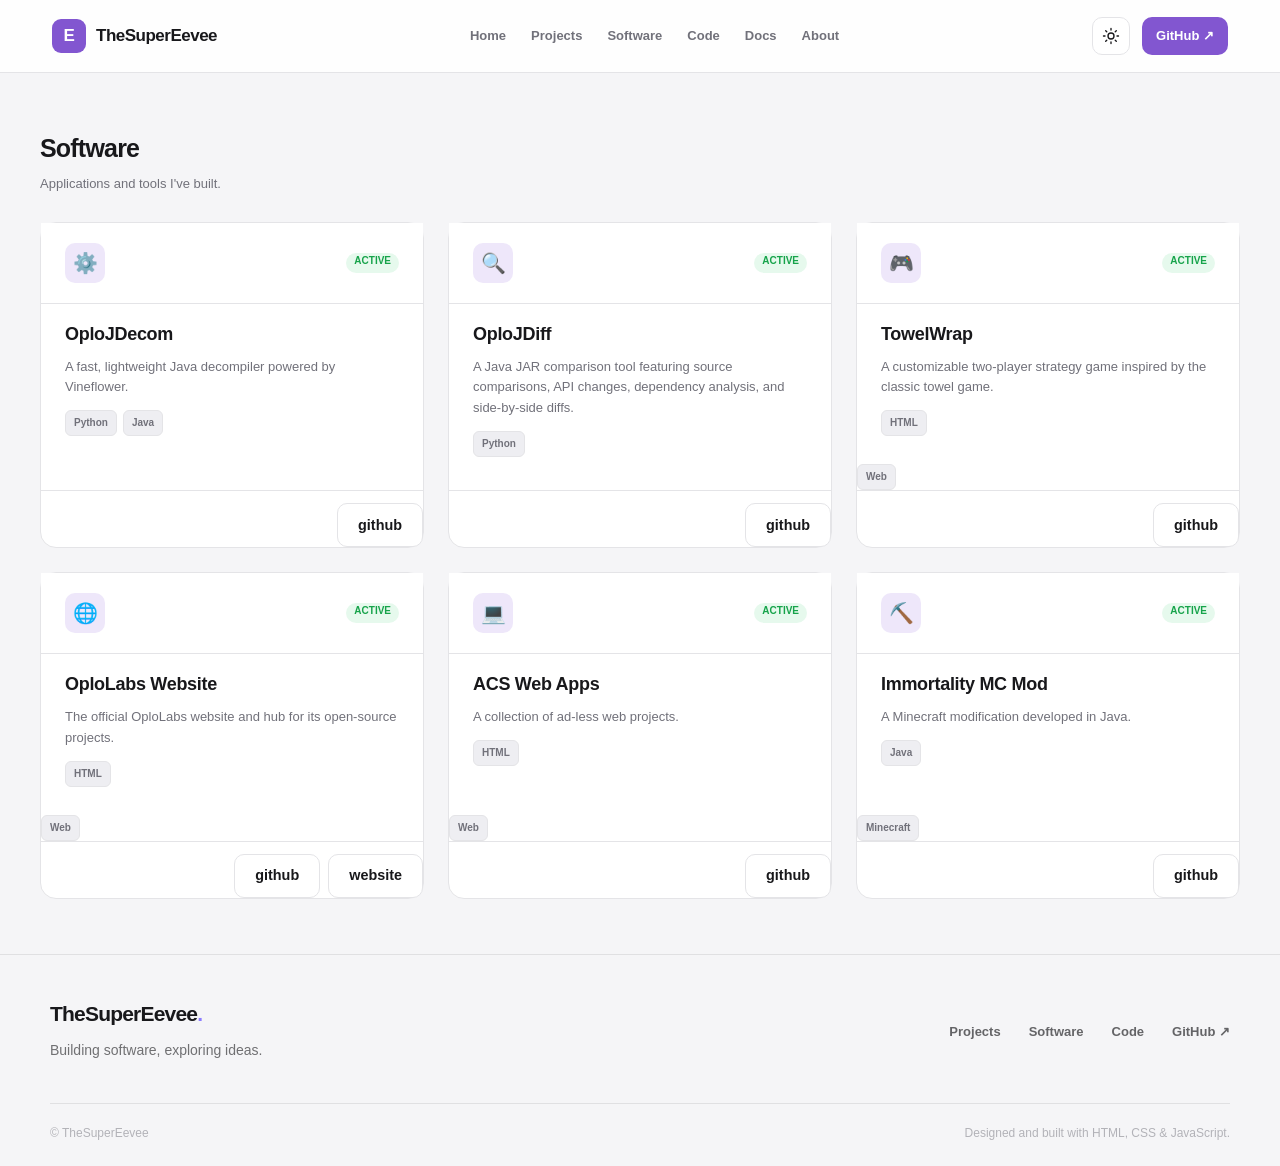
==== software/index.html @ a6a7c0fe "Start new version" ====
<!doctype html>
<html lang="en">
  <head>
    <meta charset="UTF-8" />
    <meta name="viewport" content="width=device-width, initial-scale=1.0" />
    <title>TheSuperEevee — Software</title>

    <meta
      name="description"
      content="Explore software and applications by TheSuperEevee."
    />

    <meta name="theme-color" content="#111217" />

    <script>
      (() => {
        const saved = localStorage.getItem("thesupereevee-theme");

        document.documentElement.dataset.theme =
          saved === "light" || saved === "dark"
            ? saved
            : matchMedia("(prefers-color-scheme: dark)").matches
              ? "dark"
              : "light";
      })();
    </script>

    <link rel="stylesheet" href="../css/main.css" />
    <link rel="stylesheet" href="../css/pages.css" />

    <script defer src="../js/config.js"></script>
    <script defer src="../js/components.js"></script>
    <script defer src="../js/theme.js"></script>
  </head>

  <body>
    <div id="site-header"></div>

    <main>
      <section class="section">
        <div class="container">
          <div class="section-heading">
            <div>
              <h2>Software</h2>
              <p class="section-description">
                Applications and tools I've built.
              </p>
            </div>
          </div>

          <div id="software-list" class="software-grid">
            <p class="empty-state">Loading software...</p>
          </div>
        </div>
      </section>
    </main>

    <div id="site-footer"></div>

    <script>
      async function initializeSoftwarePage() {
        // Load shared components.
        await loadComponents();

        // Load software data and render.
        const response = await fetch(siteUrl("data/software.json"));

        if (!response.ok) {
          document.getElementById("software-list").innerHTML =
            "<p class='load-error'>Unable to load software data.</p>";
          return;
        }

        const data = await response.json();
        renderSoftware(data.software);
      }

      function renderSoftware(software) {
        const container = document.getElementById("software-list");

        if (!software || software.length === 0) {
          container.innerHTML =
            "<p class='empty-state'>No software available yet.</p>";
          return;
        }

        container.replaceChildren();

        software.forEach((item) => {
          const statusClass =
            "status-" + (item.status || "unknown").toLowerCase().replace(/[^a-z0-9]+/g, "-");

          const platformsHTML =
            item.platforms && item.platforms.length > 0
              ? `<div class="software-platforms">
                  ${item.platforms
                    .map(
                      (platform) =>
                        `<span class="software-platform-tag">${platform}</span>`
                    )
                    .join("")}
                </div>`
              : "";

          const versionHTML = item.version
            ? `<div class="software-version">v${item.version}</div>`
            : "";

          const techHTML = Array.isArray(item.technologies) && item.technologies.length > 0
            ? `<div class="software-tech-tags">
                ${item.technologies
                  .map(
                    (tech) =>
                      `<span class="software-tech-tag">${tech}</span>`
                  )
                  .join("")}
              </div>`
            : "";

          const linkHTML = item.links
            ? Object.entries(item.links)
                .map(
                  ([key, url]) => {
                    const linkDef = item.links[key];
                    const isPrimary = linkDef && linkDef.type === "primary";
                    return `<a href="${url}" class="button ${
                      isPrimary ? "button-primary" : "button-secondary"
                    }" target="_blank" rel="noopener noreferrer">
                      ${linkDef?.name || key}
                    </a>`;
                  },
                )
                .join("")
            : "";

          const card = document.createElement("article");
          card.className = "software-card";

          card.innerHTML = `
            <div class="software-card-header">
              <span class="software-icon">${item.icon || "📦"}</span>
              <span class="software-status ${statusClass}">${item.status || "Unknown"}</span>
            </div>

            <div class="software-card-content">
              <h3 class="software-card-title">${item.name}</h3>
              <p class="software-card-description">${item.description}</p>

              ${versionHTML}

              ${techHTML}
            </div>

            ${platformsHTML}

            <div class="software-card-footer">
              ${linkHTML}
            </div>
          `;

          // Add hover effect via inline class
          card.classList.add("software-card-interactive");

          container.appendChild(card);
        });

        // Initialize Lucide icons after cards are created
        if (window.lucide) {
          lucide.createIcons();
        }
      }

      document.addEventListener("DOMContentLoaded", initializeSoftwarePage);
    </script>
  </body>
</html>
---- css/main.css ----
@import url("./variables.css");
@import url("./reset.css");
@import url("./components.css");
@import url("./pages.css");

.container {
  width: min(var(--content-width), calc(100% - 48px));
  margin-inline: auto;
}

.site-loaded {
  animation: site-enter 250ms ease both;
}

@keyframes site-enter {
  from {
    opacity: 0;
  }

  to {
    opacity: 1;
  }
}

@media (prefers-reduced-motion: reduce) {
  *,
  *::before,
  *::after {
    scroll-behavior: auto !important;
    animation-duration: 0.01ms !important;
    transition-duration: 0.01ms !important;
  }
}

.project-card {
  color: var(--text);
  text-decoration: none;
  cursor: pointer;
}

.project-card:focus-visible {
  outline: 2px solid var(--accent);
  outline-offset: 4px;
}

/* =========================================
   SITE FOOTER
========================================= */

.site-footer {
  --footer-border: var(--border-color, rgba(128, 128, 128, 0.18));

  width: 100%;
  margin-top: auto;

  background: var(--background, #111217);
  border-top: 1px solid var(--footer-border);
}

.footer-inner {
  width: min(1180px, calc(100% - 48px));
  margin: 0 auto;
  padding: 42px 0 22px;
}

/* Main footer section */

.footer-main {
  display: flex;
  align-items: flex-start;
  justify-content: space-between;
  gap: 40px;

  padding-bottom: 36px;
}

/* Brand */

.footer-brand {
  display: flex;
  flex-direction: column;
  gap: 9px;
}

.footer-brand strong {
  font-size: 21px;
  font-weight: 800;
  letter-spacing: -0.8px;
  color: var(--text-color, inherit);
}

.footer-brand strong span {
  color: var(--theme-color, #8b7cff);
}

.footer-brand p {
  margin: 0;
  font-size: 14px;
  line-height: 1.6;
  color: var(--text-color, inherit);
  opacity: 0.6;
}

/* Navigation */

.footer-links {
  display: flex;
  align-items: center;
  flex-wrap: wrap;
  gap: 28px;
}

.footer-links a {
  position: relative;

  color: var(--text-color, inherit);
  font-size: 13px;
  font-weight: 600;
  text-decoration: none;

  opacity: 0.65;
  transition:
    opacity 180ms ease,
    color 180ms ease;
}

.footer-links a:hover {
  opacity: 1;
  color: var(--theme-color, #8b7cff);
}

.footer-links a span {
  display: inline-block;
  transition: transform 180ms ease;
}

.footer-links a:hover span {
  transform: translate(2px, -2px);
}

/* Bottom section */

.footer-bottom {
  display: flex;
  align-items: center;
  justify-content: space-between;
  flex-wrap: wrap;
  gap: 12px;

  padding-top: 20px;
  border-top: 1px solid var(--footer-border);
}

.footer-bottom span {
  color: var(--text-color, inherit);
  font-size: 12px;
  opacity: 0.5;
}

/* =========================================
   RESPONSIVE
========================================= */

@media (max-width: 650px) {
  .footer-inner {
    width: calc(100% - 36px);
    padding: 32px 0 20px;
  }

  .footer-main {
    flex-direction: column;
    gap: 26px;
    padding-bottom: 28px;
  }

  .footer-links {
    gap: 20px;
  }

  .footer-bottom {
    align-items: flex-start;
    flex-direction: column;
    gap: 9px;
  }
}

@media (prefers-reduced-motion: reduce) {
  .footer-links a,
  .footer-links a span {
    transition: none;
  }
}

html,
body {
  min-height: 100%;
}

body {
  min-height: 100vh;
  min-height: 100dvh;

  display: flex;
  flex-direction: column;
}

main,
.docs-main {
  flex: 1 0 auto;
  width: 100%;
}

.site-footer {
  flex-shrink: 0;
  margin-top: auto;
}
---- css/pages.css ----
﻿/* ================================
   HERO
================================ */

.hero {
  position: relative;
  overflow: hidden;

  padding: 110px 0 100px;
}

.hero::before {
  content: "";

  position: absolute;
  z-index: -1;

  width: 500px;
  height: 500px;

  top: -220px;
  right: -100px;

  background: var(--accent);
  opacity: 0.07;

  filter: blur(120px);
  border-radius: 50%;

  pointer-events: none;
}

.hero-layout {
  display: grid;
  grid-template-columns: 1fr 300px;
  align-items: center;
  gap: 60px;
}

.hero-label {
  display: inline-flex;
  align-items: center;
  gap: 9px;

  color: var(--accent);

  font-size: 12px;
  font-weight: 750;
  letter-spacing: 1.2px;
  text-transform: uppercase;
}

.hero-label-dot {
  width: 7px;
  height: 7px;

  border-radius: 50%;
  background: var(--accent);
}

.hero h1 {
  max-width: 800px;

  margin: 22px 0;

  font-size: clamp(42px, 6vw, 72px);
  line-height: 1.08;
  letter-spacing: -3px;
}

.hero h1 span {
  color: var(--accent);
}

.hero-description {
  max-width: 600px;

  color: var(--text-secondary);
  font-size: 17px;
  line-height: 1.8;
}

.hero-actions {
  display: flex;
  flex-wrap: wrap;
  gap: 12px;

  margin-top: 30px;
}

.button {
  display: inline-flex;
  align-items: center;
  justify-content: center;

  padding: 11px 18px;

  border: 1px solid var(--border);
  border-radius: var(--radius-medium);

  font-size: 14px;
  font-weight: 650;

  transition:
    background var(--transition),
    border-color var(--transition),
    transform var(--transition);
}

.button:hover {
  transform: translateY(-2px);
}

.button-primary {
  background: var(--accent);
  color: white;
  border-color: var(--accent);
}

.button-primary:hover {
  background: var(--accent-hover);
}

.button-secondary {
  background: var(--surface);
}

.button-secondary:hover {
  background: var(--surface-secondary);
}

/* ================================
   HERO SIDE PANEL
================================ */

.hero-panel {
  padding: 22px;

  background: var(--surface);
  border: 1px solid var(--border);
  border-radius: var(--radius-large);

  box-shadow: 0 12px 40px rgba(0, 0, 0, 0.04);
}

.panel-heading {
  display: flex;
  align-items: center;
  justify-content: space-between;

  margin-bottom: 22px;
}

.panel-heading strong {
  font-size: 13px;
}

.panel-indicator {
  width: 8px;
  height: 8px;

  background: #22c55e;
  border-radius: 50%;
}

.panel-item {
  display: flex;
  align-items: center;
  gap: 13px;

  padding: 13px 0;
  border-top: 1px solid var(--border);
}

.panel-icon {
  width: 36px;
  height: 36px;

  display: grid;
  place-items: center;

  background: var(--surface-secondary);
  border-radius: 9px;

  font-size: 17px;
}

.panel-item-content {
  min-width: 0;
}

.panel-item-content strong {
  display: block;
  font-size: 12px;
}

.panel-item-content span {
  display: block;

  color: var(--text-secondary);
  font-size: 11px;
}

/* ================================
   SHARED SECTIONS
================================ */

.section {
  padding: 55px 0;
}

.section-heading {
  display: flex;
  justify-content: space-between;
  align-items: center;
  gap: 20px;

  margin-bottom: 27px;
}

.section-heading h2 {
  margin: 0;

  font-size: 25px;
  letter-spacing: -0.8px;
}

.section-description {
  margin: 6px 0 0;

  color: var(--text-secondary);
  font-size: 13px;
}

.section-link {
  color: var(--accent);
  font-size: 13px;
  font-weight: 650;
}

.section-link:hover {
  text-decoration: underline;
}

/* ================================
   PROJECT GRID
================================ */

.projects-grid {
  display: grid;
  grid-template-columns: repeat(2, minmax(0, 1fr));
  gap: 18px;
}

.project-card {
  min-width: 0;

  display: flex;
  flex-direction: column;

  padding: 23px;

  background: var(--surface);
  border: 1px solid var(--border);
  border-radius: var(--radius-large);

  transition:
    transform 200ms ease,
    border-color 200ms ease,
    box-shadow 200ms ease;
}

.project-card:hover {
  transform: translateY(-4px);
  border-color: var(--accent);

  box-shadow: 0 12px 30px rgba(0, 0, 0, 0.06);
}

.project-card-header {
  display: flex;
  align-items: center;
  justify-content: space-between;

  margin-bottom: 22px;
}

.project-icon {
  width: 46px;
  height: 46px;

  display: grid;
  place-items: center;

  background: var(--accent-subtle);
  border-radius: 12px;

  font-size: 23px;
}

.project-status {
  display: inline-flex;
  align-items: center;

  padding: 5px 9px;

  background: var(--surface-secondary);
  border-radius: 20px;

  color: var(--text-secondary);
  font-size: 10px;
  font-weight: 650;
}

.status-active {
  color: #16a34a;
  background: rgba(34, 197, 94, 0.11);
}

.status-in-development {
  color: #ca8a04;
  background: rgba(234, 179, 8, 0.12);
}

.status-completed {
  color: #3b82f6;
  background: rgba(59, 130, 246, 0.12);
}

.status-archived {
  color: var(--text-secondary);
}

.project-card-content {
  flex: 1;
}

.project-category {
  margin-bottom: 5px;

  color: var(--accent);

  font-size: 11px;
  font-weight: 700;
  letter-spacing: 0.5px;
  text-transform: uppercase;
}

.project-title {
  margin: 0 0 9px;

  font-size: 19px;
  letter-spacing: -0.5px;
}

.project-description {
  min-height: 48px;

  margin: 0;

  color: var(--text-secondary);
  font-size: 13px;
  line-height: 1.7;
}

.project-technologies {
  display: flex;
  flex-wrap: wrap;
  gap: 7px;

  margin-top: 21px;
}

.technology-tag {
  padding: 5px 9px;

  background: var(--surface-secondary);
  border: 1px solid var(--border);
  border-radius: 6px;

  color: var(--text-secondary);
  font-size: 10px;
  font-weight: 600;
}

.project-card-footer {
  display: flex;
  justify-content: space-between;
  align-items: center;
  gap: 10px;

  margin-top: 20px;
  padding-top: 15px;

  border-top: 1px solid var(--border);
}

.project-github-info {
  color: var(--text-secondary);
  font-size: 11px;
}

.project-link {
  color: var(--accent);
  font-size: 12px;
  font-weight: 700;
}

.project-link:hover {
  text-decoration: underline;
}

/* ================================
   DEVELOPMENT AREAS
================================ */

.areas-grid {
  display: grid;
  grid-template-columns: repeat(3, minmax(0, 1fr));
  gap: 16px;
}

.area-card {
  padding: 22px;

  background: var(--surface);
  border: 1px solid var(--border);
  border-radius: var(--radius-large);

  transition:
    border-color var(--transition),
    transform var(--transition);
}

.area-card:hover {
  border-color: var(--accent);
  transform: translateY(-3px);
}

.area-icon {
  width: 40px;
  height: 40px;

  display: grid;
  place-items: center;

  margin-bottom: 16px;

  background: var(--accent-subtle);
  border-radius: 10px;

  font-size: 19px;
}

.area-card h3 {
  margin: 0 0 7px;
  font-size: 15px;
}

.area-card p {
  margin: 0;

  color: var(--text-secondary);
  font-size: 12px;
  line-height: 1.7;
}

/* ================================
   UPDATES
================================ */

.updates-list {
  display: flex;
  flex-direction: column;
}

.update-item {
  display: flex;
  gap: 17px;

  padding: 20px 0;

  border-bottom: 1px solid var(--border);
}

.update-marker {
  width: 10px;
  height: 10px;

  flex-shrink: 0;

  margin-top: 6px;

  background: var(--accent);
  border-radius: 50%;
}

.update-content {
  min-width: 0;
}

.update-metadata {
  display: flex;
  align-items: center;
  gap: 10px;

  margin-bottom: 6px;
}

.update-date,
.update-category {
  color: var(--text-secondary);
  font-size: 11px;
}

.update-category {
  padding: 3px 7px;

  background: var(--surface-secondary);
  border-radius: 5px;
}

.update-title {
  margin: 0 0 5px;
  font-size: 15px;
}

.update-description {
  margin: 0;

  color: var(--text-secondary);
  font-size: 13px;
  line-height: 1.7;
}

.update-link {
  display: inline-block;

  margin-top: 9px;

  color: var(--accent);
  font-size: 12px;
  font-weight: 650;
}

/* ================================
   STATES
================================ */

.empty-state,
.load-error {
  padding: 25px;

  background: var(--surface);
  border: 1px solid var(--border);
  border-radius: var(--radius-medium);

  color: var(--text-secondary);
  font-size: 13px;
  text-align: center;
}

/* ================================
   RESPONSIVE
================================ */

@media (max-width: 850px) {
  .hero-layout {
    grid-template-columns: 1fr;
    gap: 35px;
  }

  .hero-panel {
    max-width: 500px;
  }

  .areas-grid {
    grid-template-columns: repeat(2, minmax(0, 1fr));
  }
}

@media (max-width: 600px) {
  .hero {
    padding: 75px 0 60px;
  }

  .hero h1 {
    letter-spacing: -2px;
  }

  .hero-description {
    font-size: 15px;
  }

  .projects-grid,
  .areas-grid {
    grid-template-columns: 1fr;
  }

  .section {
    padding: 35px 0;
  }

  .section-heading h2 {
    font-size: 21px;
  }
}

/* ================================
   GITHUB BANNER
================================ */

.github-banner {
  display: flex;
  align-items: center;
  justify-content: space-between;
  gap: 30px;

  padding: 35px;

  background: var(--surface);
  border: 1px solid var(--border);
  border-radius: var(--radius-large);
}

.github-banner h2 {
  margin: 0 0 8px;
  font-size: 23px;
}

.github-banner p {
  margin: 0;
  color: var(--text-secondary);
  font-size: 13px;
}

@media (max-width: 600px) {
  .github-banner {
    align-items: flex-start;
    flex-direction: column;
  }
}

/* Project carousel */

.project-carousel {
  width: 100%;
  overflow-x: clip;
  overflow-y: visible;
  position: relative;
}

.project-carousel-track {
  display: flex;
  width: max-content;
  animation: project-carousel-scroll var(--carousel-duration, 30s) linear
    infinite;
  will-change: transform;
}

.project-carousel-group {
  display: flex;
  flex: 0 0 auto;
  align-items: stretch;
  gap: 20px;
  padding-right: 20px;
}

.project-carousel .project-card {
  flex: 0 0 300px;
  width: 300px;
  min-width: 0;
}

/* Pause while hovered or keyboard-focused. */

.project-carousel:hover .project-carousel-track,
.project-carousel:focus-within .project-carousel-track {
  animation-play-state: paused;
}

/* Seamless right-to-left loop. */

@keyframes project-carousel-scroll {
  from {
    transform: translateX(0);
  }

  to {
    transform: translateX(-50%);
  }
}

/* Smaller screens */

@media (max-width: 600px) {
  .project-carousel .project-card {
    flex-basis: 260px;
    width: 260px;
  }
}

/* Respect reduced-motion preferences. */

@media (prefers-reduced-motion: reduce) {
  .project-carousel {
    overflow-x: auto;
  }

  .project-carousel-track {
    animation: none;
    transform: none;
  }

  .project-carousel-group[aria-hidden="true"] {
    display: none;
  }
}

/* =========================================
   PROJECT DETAIL PAGE
========================================= */

.project-detail-page {
  min-height: 70vh;
  padding: 48px 24px 100px;
}

.project-detail-container {
  width: 100%;
  max-width: 1000px;
  margin: 0 auto;
}

/* Back link */

.project-back-link {
  display: inline-flex;
  align-items: center;
  gap: 9px;
  margin-bottom: 40px;

  color: var(--text-secondary);
  text-decoration: none;
  font-size: 0.95rem;

  transition: color 0.2s ease;
}

.project-back-link:hover {
  color: var(--accent);
}

/* Loading */

.project-loading {
  display: flex;
  flex-direction: column;
  align-items: center;
  justify-content: center;
  gap: 16px;
  padding: 100px 20px;

  color: var(--text-secondary);
}

.project-loading-spinner {
  width: 32px;
  height: 32px;

  border: 3px solid var(--border);
  border-top-color: var(--accent);
  border-radius: 50%;

  animation: project-spinner 0.8s linear infinite;
}

@keyframes project-spinner {
  to {
    transform: rotate(360deg);
  }
}

/* Main project header */

.project-detail-header {
  display: flex;
  align-items: flex-start;
  gap: 28px;

  padding: 36px;
  margin-bottom: 28px;

  background: var(--surface);
  border: 1px solid var(--border);
  border-radius: 20px;
}

.project-detail-icon {
  display: flex;
  align-items: center;
  justify-content: center;

  flex: 0 0 100px;
  width: 100px;
  height: 100px;

  background: var(--secondary);
  border: 1px solid var(--border);
  border-radius: 22px;

  font-size: 3rem;
}

.project-detail-heading {
  flex: 1;
  min-width: 0;
}

.project-detail-labels {
  display: flex;
  flex-wrap: wrap;
  gap: 8px;
  margin-bottom: 14px;
}

.project-detail-labels span {
  display: inline-flex;
  align-items: center;

  padding: 5px 11px;

  background: var(--secondary);
  border: 1px solid var(--border);
  border-radius: 100px;

  color: var(--text-secondary);
  font-size: 0.78rem;
  font-weight: 600;
}

.project-detail-heading h1 {
  margin: 0 0 12px;

  color: var(--text);
  font-size: clamp(2rem, 5vw, 3rem);
  letter-spacing: -0.04em;
  line-height: 1.15;
}

.project-detail-heading p {
  margin: 0;

  color: var(--text-secondary);
  font-size: 1.05rem;
  line-height: 1.7;
}

/* Project actions */

.project-detail-actions {
  display: flex;
  flex-wrap: wrap;
  gap: 12px;

  margin-bottom: 40px;
}

.button-primary,
.button-secondary {
  display: inline-flex;
  align-items: center;
  justify-content: center;

  min-height: 44px;
  padding: 0 20px;

  border: 1px solid transparent;
  border-radius: 10px;

  font-size: 0.9rem;
  font-weight: 600;
  text-decoration: none;

  transition:
    background 0.2s ease,
    border-color 0.2s ease,
    transform 0.2s ease;
}

.button-primary {
  background: var(--accent);
  color: white;
}

.button-primary:hover {
  filter: brightness(1.1);
  transform: translateY(-2px);
}

.button-secondary {
  background: var(--surface);
  color: var(--text);
  border-color: var(--border);
}

.button-secondary:hover {
  background: var(--secondary);
  transform: translateY(-2px);
}

.project-no-links {
  color: var(--text-secondary);
  font-size: 0.9rem;
}

/* Detail sections */

.project-detail-section {
  padding: 28px;
  margin-bottom: 20px;

  background: var(--surface);
  border: 1px solid var(--border);
  border-radius: 16px;
}

.project-detail-section h2 {
  margin: 0 0 16px;

  color: var(--text);
  font-size: 1.3rem;
}

.project-detail-section p {
  margin: 0;

  color: var(--text-secondary);
  line-height: 1.8;
}

/* Technologies */

.project-technologies {
  display: flex;
  flex-wrap: wrap;
  gap: 10px;
}

.technology-tag {
  display: inline-flex;
  align-items: center;

  padding: 8px 13px;

  background: var(--secondary);
  border: 1px solid var(--border);
  border-radius: 8px;

  color: var(--text-secondary);
  font-size: 0.85rem;
  font-weight: 500;
}

/* Not found */

.project-not-found {
  padding: 80px 24px;
  text-align: center;
}

.project-not-found-icon {
  margin-bottom: 20px;
  font-size: 3rem;
}

.project-not-found h1 {
  margin: 0 0 12px;
  color: var(--text);
  font-size: 2rem;
}

.project-not-found p {
  max-width: 480px;
  margin: 0 auto 24px;

  color: var(--text-secondary);
  line-height: 1.7;
}

/* Responsive */

@media (max-width: 650px) {
  .project-detail-page {
    padding: 30px 16px 70px;
  }

  .project-detail-header {
    flex-direction: column;
    gap: 22px;
    padding: 24px;
  }

  .project-detail-icon {
    width: 76px;
    height: 76px;
    flex-basis: 76px;
    font-size: 2.3rem;
  }

  .project-detail-section {
    padding: 22px;
  }

  .project-detail-actions {
    flex-direction: column;
  }

  .project-detail-actions a {
    width: 100%;
  }
}
[hidden] {
  display: none !important;
}
/* Project links */

.project-detail-actions {
  display: flex;
  flex-wrap: wrap;
  align-items: center;
  gap: 12px;
  margin-bottom: 40px;
}

.project-detail-actions a {
  display: inline-flex;
  align-items: center;
  justify-content: center;
  gap: 9px;
}

.project-link-icon {
  display: inline-flex;
  align-items: center;
  justify-content: center;
}

.project-no-links {
  color: var(--text-secondary);
  font-size: 0.9rem;
}

.project-detail-actions {
  display: flex;
  flex-wrap: wrap;
  align-items: center;
  gap: 12px;
  margin-bottom: 40px;
}

.project-detail-actions a {
  display: inline-flex;
  align-items: center;
  justify-content: center;
  gap: 9px;
}

.project-link-icon {
  width: 17px;
  height: 17px;
  stroke-width: 2;
}

.project-no-links {
  color: var(--text-secondary);
  font-size: 0.9rem;
}
.project-detail-actions {
  display: flex;
  flex-wrap: wrap;
  align-items: center;
  gap: 12px;
  margin-bottom: 40px;
}

.project-detail-actions a {
  display: inline-flex;
  align-items: center;
  justify-content: center;
  gap: 9px;
}

.project-link-icon {
  width: 18px;
  height: 18px;
  flex-shrink: 0;
}

.project-link-icon.simple-icon {
  object-fit: contain;
}

.project-no-links {
  color: var(--text-secondary);
  font-size: 0.9rem;
}

/* =========================================
   PROJECTS PAGE
========================================= */

/* Page layout */

.projects-page {
  padding-top: 70px;
  padding-bottom: 100px;
}

/* Page heading */

.page-heading {
  margin-bottom: 42px;
}

.page-heading .eyebrow {
  color: var(--accent);
  font-size: 0.75rem;
  font-weight: 700;
  letter-spacing: 0.12em;
}

.page-heading h1 {
  margin: 12px 0;
  font-size: clamp(2.5rem, 6vw, 4rem);
  letter-spacing: -0.05em;
}

.page-heading p {
  max-width: 600px;
  color: var(--text-secondary);
  font-size: 1.05rem;
  line-height: 1.7;
}

/* Search and filters */

.projects-toolbar {
  display: flex;
  flex-wrap: wrap;
  gap: 12px;
  margin-bottom: 42px;
}

.projects-search {
  display: flex;
  flex: 1;
  min-width: 220px;
  align-items: center;
  gap: 12px;
  padding: 0 15px;

  background: var(--surface);
  border: 1px solid var(--border);
  border-radius: 10px;

  transition: border-color var(--transition);
}

.projects-search:focus-within {
  border-color: var(--accent);
}

.projects-search i {
  width: 18px;
  height: 18px;
  color: var(--text-secondary);
}

.projects-search input {
  width: 100%;
  padding: 13px 0;

  color: var(--text);
  background: transparent;
  border: none;
  outline: none;
}

.projects-search input::placeholder {
  color: var(--text-secondary);
}

.projects-toolbar select {
  min-width: 155px;
  padding: 12px 14px;

  color: var(--text);
  background: var(--surface);
  border: 1px solid var(--border);
  border-radius: 10px;

  outline: none;
  cursor: pointer;

  transition: border-color var(--transition);
}

.projects-toolbar select:focus {
  border-color: var(--accent);
}

/* Results heading */

.projects-results-header {
  display: flex;
  justify-content: space-between;
  align-items: center;
  gap: 16px;
  margin-bottom: 20px;
}

.projects-results-header h2 {
  margin: 0;
  font-size: 1.35rem;
}

.projects-results-header span {
  color: var(--text-secondary);
  font-size: 0.85rem;
}

/* Project grid */

.projects-grid {
  display: grid;
  grid-template-columns: repeat(auto-fill, minmax(min(100%, 310px), 1fr));
  gap: 18px;
}

/* Project cards */

.projects-grid .project-card {
  position: relative;

  display: flex;
  gap: 16px;

  min-width: 0;
  padding: 22px;

  color: var(--text);
  text-decoration: none;

  background: var(--surface);
  border: 1px solid var(--border);
  border-radius: var(--radius-large);

  transition:
    transform 180ms ease,
    border-color 180ms ease,
    background 180ms ease,
    box-shadow 180ms ease;
}

.projects-grid .project-card:hover {
  transform: translateY(-3px);
  border-color: var(--accent);
  box-shadow: 0 10px 28px rgba(0, 0, 0, 0.06);
}

/* Card icon */

.project-card-icon {
  display: grid;
  place-items: center;

  flex-shrink: 0;
  width: 48px;
  height: 48px;

  font-size: 1.5rem;

  background: var(--accent-subtle);
  border-radius: 12px;
}

/* Card content */

.project-card-content {
  flex: 1;
  min-width: 0;
}

.project-card-heading {
  display: flex;
  flex-wrap: wrap;
  align-items: center;
  gap: 8px;

  margin-bottom: 8px;
}

.project-card-heading h3 {
  margin: 0;
  font-size: 1rem;
  font-weight: 650;
}

.project-card-description {
  margin: 0 0 15px;

  color: var(--text-secondary);
  font-size: 0.88rem;
  line-height: 1.6;
}

/* Status */

.project-status {
  display: inline-flex;
  align-items: center;

  padding: 3px 8px;

  color: var(--text-secondary);
  font-size: 0.7rem;
  font-weight: 650;

  background: var(--surface-secondary);
  border-radius: 20px;
}

.project-status.status-active {
  color: #16a34a;
  background: rgba(34, 197, 94, 0.11);
}

.project-status.status-in-development {
  color: #ca8a04;
  background: rgba(234, 179, 8, 0.12);
}

.project-status.status-completed {
  color: #3b82f6;
  background: rgba(59, 130, 246, 0.12);
}

.project-status.status-archived {
  color: var(--text-secondary);
}

/* Technologies */

.project-card-technologies {
  display: flex;
  flex-wrap: wrap;
  gap: 6px;
}

.project-card-technologies .technology-tag {
  padding: 4px 8px;

  color: var(--text-secondary);
  font-size: 0.72rem;

  background: var(--surface-secondary);
  border: 1px solid var(--border);
  border-radius: 6px;
}

/* Card arrow */

.project-card-arrow {
  position: absolute;
  top: 22px;
  right: 20px;

  width: 17px;
  height: 17px;

  color: var(--text-secondary);
  opacity: 0;

  transition: opacity 180ms ease;
}

.project-card:hover .project-card-arrow {
  opacity: 1;
}

/* Empty, loading and error states */

.projects-empty,
.projects-loading,
.projects-error {
  padding: 65px 20px;
  color: var(--text-secondary);
  text-align: center;
}

.projects-empty i {
  width: 32px;
  height: 32px;
  margin-bottom: 15px;
}

.projects-empty h3 {
  margin: 0 0 8px;
  color: var(--text);
}

.projects-empty p {
  margin-bottom: 20px;
}

/* Responsive */

@media (max-width: 600px) {
  .projects-page {
    padding-top: 40px;
    padding-bottom: 70px;
  }

  .projects-toolbar {
    flex-direction: column;
  }

  .projects-toolbar select {
    width: 100%;
  }

  .projects-results-header {
    align-items: flex-start;
    flex-direction: column;
    gap: 6px;
  }
}

/* Accessibility */

@media (prefers-reduced-motion: reduce) {
  .projects-grid .project-card,
  .project-card-arrow {
    transition: none;
  }
}

/* ================================
   ABOUT
============================== */

.about-content {
  & .empty-state {
    padding: 40px 24px;
  }
}

.about-profile {
  display: flex;
  align-items: center;
  gap: 16px;
  padding: 24px;
  margin-bottom: 32px;

  background: var(--surface);
  border: 1px solid var(--border);
  border-radius: var(--radius-large);

  & .about-avatar {
    width: 64px;
    height: 64px;

    flex-shrink: 0;

    display: grid;
    place-items: center;

    background: var(--accent-subtle);
    border-radius: 16px;
    font-size: 32px;
    color: var(--accent);
  }

  & .about-details {
    & .about-name {
      margin: 0 0 4px;
      font-size: 22px;
      color: var(--text);
    }

    & .about-tagline {
      margin: 0;
      color: var(--text-secondary);
      font-size: 14px;
    }
  }
}

.about-section {
  margin-bottom: 32px;

  & h3 {
    margin: 0 0 16px;
    padding-bottom: 8px;
    color: var(--text);
    font-size: 16px;
    letter-spacing: -0.3px;
    border-bottom: 1px solid var(--border);
  }

  & p {
    margin: 0 0 12px;
    color: var(--text-secondary);
    font-size: 14px;
    line-height: 1.6;
  }
}

.about-technologies {
  display: flex;
  flex-wrap: wrap;
  gap: 8px;

  & span {
    padding: 6px 12px;
    background: var(--surface-secondary);
    border: 1px solid var(--border);
    border-radius: 20px;
    color: var(--text-secondary);
    font-size: 12px;
    font-weight: 550;
  }
}

.about-contact {
  display: flex;
  flex-wrap: wrap;
  gap: 12px;
  margin-top: 20px;

  & .contact-link {
    display: inline-flex;
    align-items: center;
    gap: 8px;
    padding: 10px 16px;
    font-size: 13px;
    font-weight: 550;

    color: var(--text);
    background: var(--surface);
    border: 1px solid var(--border);
    border-radius: var(--radius-medium);
    text-decoration: none;

    transition: background var(--transition), border-color var(--transition);

    &:hover {
      background: var(--accent-subtle);
      border-color: var(--accent);
    }
  }
}

/* ================================
   DOCS
============================== */

.docs-content {
  & .empty-state {
    padding: 40px 24px;
  }
}

.docs-intro {
  margin-bottom: 40px;

  & h3 {
    margin: 0 0 12px;
    font-size: 18px;
    font-weight: 600;
    color: var(--text);
  }

  & p {
    margin: 0;
    color: var(--text-secondary);
    font-size: 14px;
    line-height: 1.6;
  }
}

.docs-guides {
  display: grid;
  grid-template-columns: repeat(auto-fill, minmin(100%, 300px), 1fr);
  gap: 24px;

  & .docs-guide {
    display: flex;
    flex-direction: column;
    padding: 24px;
    background: var(--surface);
    border: 1px solid var(--border);
    border-radius: var(--radius-large);
    text-decoration: none;

    & .guide-icon {
      width: 48px;
      height: 48px;
      margin-bottom: 16px;

      display: grid;
      place-items: center;

      background: var(--accent-subtle);
      border-radius: 12px;
      font-size: 24px;
      color: var(--accent);
    }

    & .guide-content {
      & h4 {
        margin: 0 0 4px;
        font-size: 15px;
        font-weight: 600;
        color: var(--text);
      }

      & p {
        margin: 0 0 12px;
        color: var(--text-secondary);
        font-size: 13px;
        line-height: 1.5;
      }
    }

    & .guide-link {
      display: inline-flex;
      align-items: center;
      gap: 4px;
      margin-top: auto;
      padding: 6px 12px;
      font-size: 12px;
      font-weight: 600;
      color: var(--accent);
      background: transparent;
      border: 1px solid var(--accent);
      border-radius: var(--radius-medium);
      text-decoration: none;

      transition: background var(--transition), border-color var(--transition);

      &:hover {
        background: var(--accent-subtle);
        border-color: var(--accent);
      }
    }
  }
}

.docs-project-overview {
  margin-top: 40px;

  & h3 {
    margin: 0 0 12px;
    font-size: 15px;
    font-weight: 600;
    color: var(--text);
  }

  & .doc-project-link {
    display: block;
    padding: 8px 0;
    color: var(--text);
    text-decoration: none;

    & h4 {
      margin: 0 0 4px;
      font-size: 14px;
      font-weight: 600;
      color: var(--text);
    }

    & p {
      margin: 0;
      color: var(--text-secondary);
      font-size: 13px;
    }
  }
}

/* ================================
   CODE
============================== */

.code-grid {
  display: grid;
  grid-template-columns: repeat(auto-fill, minmax(min(100%, 300px), 1fr));
  gap: 20px;
}

.code-card {
  display: flex;
  flex-direction: column;
  text-decoration: none;
  cursor: default;

  background: var(--surface);
  border: 1px solid var(--border);
  border-radius: var(--radius-large);
  overflow: hidden;

  transition:
    transform 180ms ease,
    border-color 180ms ease;

  &:hover {
    border-color: var(--accent);
    transform: translateY(-3px);
  }

  &:focus-visible {
    outline: 2px solid var(--accent);
    outline-offset: 4px;
  }
}

.code-card-header {
  display: flex;
  align-items: center;
  justify-content: space-between;
  padding: 14px 16px;
  border-bottom: 1px solid var(--border);
  background: var(--surface-secondary);
  font-size: 12px;
  text-transform: uppercase;
  letter-spacing: 0.5px;
}

.code-icon {
  width: 32px;
  height: 32px;

  display: grid;
  place-items: center;

  background: var(--accent-subtle);
  border-radius: 8px;
  font-size: 15px;
  color: var(--accent);
}

.code-category {
  color: var(--text-secondary);
  font-weight: 650;
  text-transform: uppercase;
  letter-spacing: 0.5px;
}

.code-card-content {
  padding: 14px 16px;

  & .code-card-title {
    margin: 0 0 2px;
    font-size: 14px;
    font-weight: 600;
    letter-spacing: -0.3px;
  }

  & .code-card-description {
    margin: 0;
    color: var(--text-secondary);
    font-size: 11px;
    line-height: 1.4;
  }
}

.code-card-footer {
  padding: 10px 16px;
  border-top: 1px solid var(--border);

  & .code-link {
    display: inline-flex;
    align-items: center;
    gap: 4px;
    padding: 4px 8px;
    font-size: 11px;
    font-weight: 600;

    color: var(--accent);
    background: transparent;
    border: 1px solid var(--accent);
    border-radius: var(--radius-medium);

    transition: background var(--transition), border-color var(--transition);

    &:hover {
      background: var(--accent-subtle);
      border-color: var(--accent);
    }
  }
}

/* ================================
   SOFTWARE
============================== */

.software-grid {
  display: grid;
  grid-template-columns: repeat(auto-fill, minmax(min(100%, 360px), 1fr));
  gap: 24px;
}

.software-card {
  display: flex;
  flex-direction: column;
  height: 100%;
  text-decoration: none;
  cursor: default;

  background: var(--surface);
  border: 1px solid var(--border);
  border-radius: var(--radius-large);

  transition:
    transform 180ms ease,
    border-color 180ms ease,
    box-shadow 180ms ease;

  &:hover {
    transform: translateY(-4px);
    border-color: var(--accent);
    box-shadow: 0 20px 50px rgba(0, 0, 0, 0.1);
  }

  &:focus-visible {
    outline: 2px solid var(--accent);
    outline-offset: 4px;
  }
}

.software-card-header {
  display: flex;
  align-items: center;
  justify-content: space-between;
  padding: 20px 24px;
  margin-bottom: 16px;

  border-bottom: 1px solid var(--border);
  background: var(--surface);
}

.software-icon {
  width: 40px;
  height: 40px;

  display: grid;
  place-items: center;

  background: var(--accent-subtle);
  border-radius: 10px;
  font-size: 20px;
  color: var(--accent);
}

.software-status {
  padding: 4px 8px;
  padding-top: 0;

  background: var(--surface-secondary);
  border-radius: 12px;
  color: var(--text-secondary);
  font-size: 10px;
  font-weight: 650;
  text-transform: uppercase;
}

.status-active {
  color: #16a34a;
  background: rgba(34, 197, 94, 0.11);
}

.status-in-development {
  color: #ca8a04;
  background: rgba(234, 179, 8, 0.12);
}

.status-completed {
  color: #3b82f6;
  background: rgba(59, 130, 246, 0.12);
}

.status-archived {
  color: var(--text-secondary);
}

.software-card-content {
  flex: 1;
  padding: 0 24px 20px;

  & .software-card-title {
    margin: 0 0 8px;
    font-size: 18px;
    letter-spacing: -0.3px;
  }

  & .software-card-description {
    margin: 0 0 12px;
    color: var(--text-secondary);
    font-size: 13px;
    line-height: 1.6;
  }
}

.software-version {
  margin: 8px 0 12px;
  color: var(--text-secondary);
  font-size: 11px;
  border-top: 1px solid var(--border);
  padding-top: 8px;
}

.software-tech-tags {
  display: flex;
  flex-wrap: wrap;
  gap: 6px;

  margin-top: 8px;

  & .software-tech-tag {
    padding: 4px 8px;
    background: var(--surface-secondary);
    border: 1px solid var(--border);
    border-radius: 6px;
    color: var(--text-secondary);
    font-size: 10px;
    font-weight: 600;
  }
}

.software-platforms {
  display: flex;
  flex-wrap: wrap;
  gap: 6px;
  margin-top: 8px;

  & .software-platform-tag {
    padding: 4px 8px;
    background: var(--surface-secondary);
    border: 1px solid var(--border);
    border-radius: 6px;
    color: var(--text-secondary);
    font-size: 10px;
    font-weight: 600;
  }
}

.software-card-footer {
  display: flex;
  justify-content: flex-end;
  gap: 8px;
  margin-top: auto;
  padding-top: 12px;
  border-top: 1px solid var(--border);
}
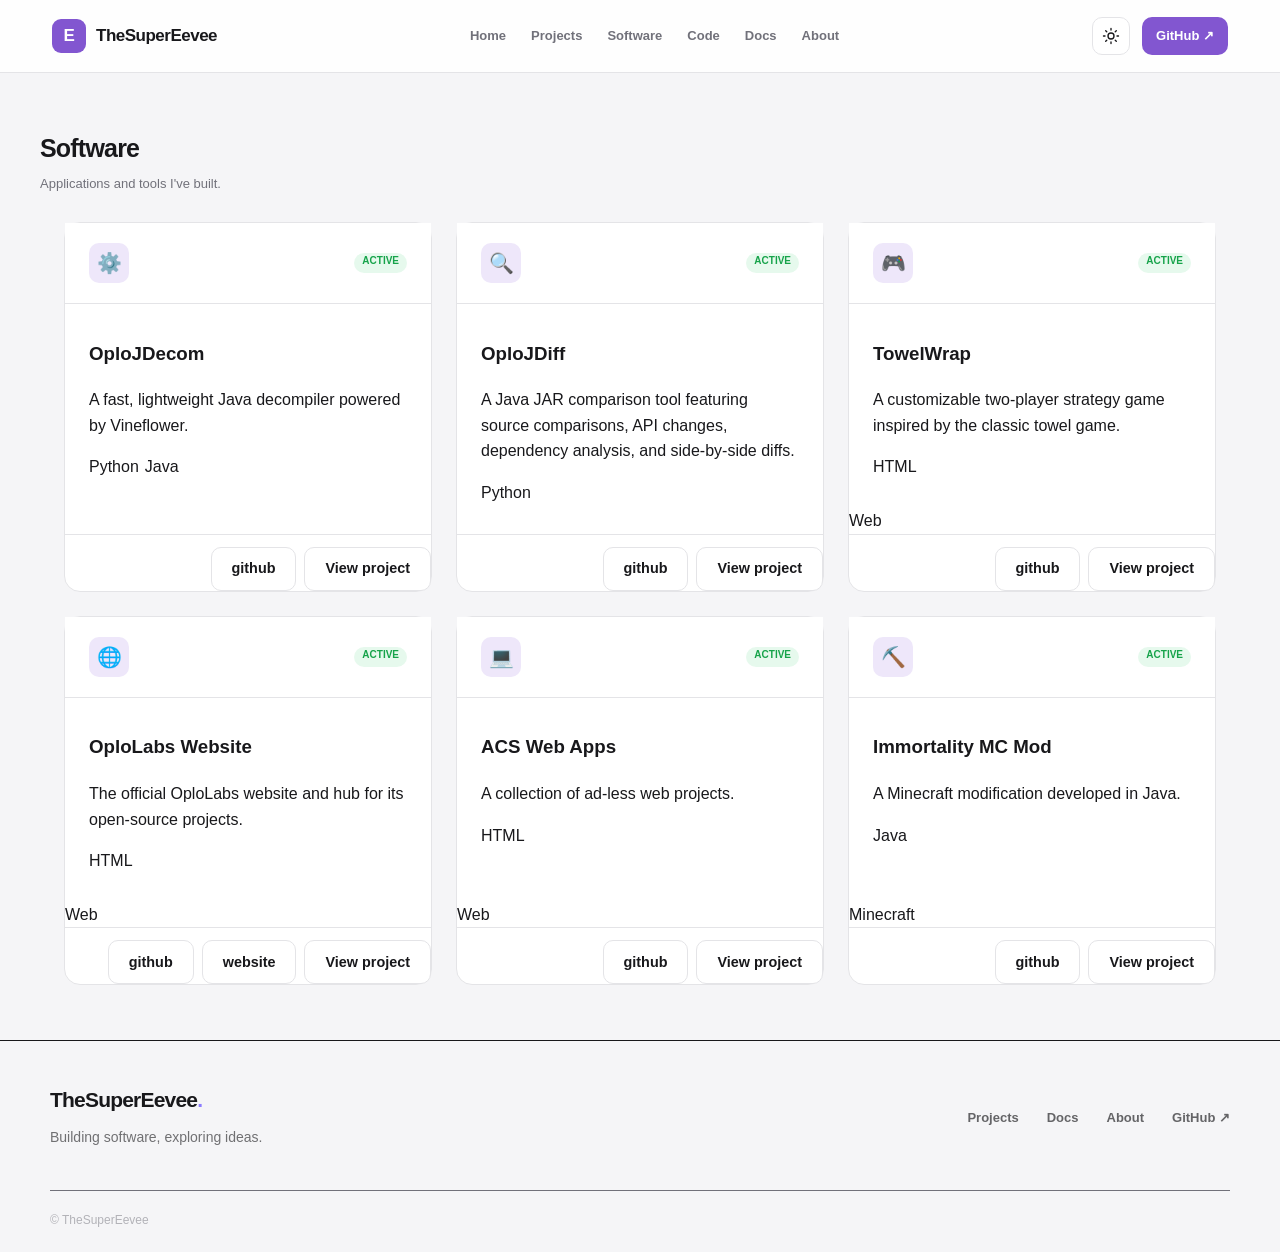
==== commit 4926c145: "Change" ====
--- a/software/index.html
+++ b/software/index.html
@@ -90,6 +90,10 @@
           const statusClass =
             "status-" + (item.status || "unknown").toLowerCase().replace(/[^a-z0-9]+/g, "-");
 
+          // Determine the project ID to link to (matches projects.json id field)
+          const projectId = item.id || item.name.toLowerCase().replace(/[^a-z0-9]+/g, "-");
+          const projectUrl = siteUrl(`projects/project.html?id=${projectId}`);
+
           const platformsHTML =
             item.platforms && item.platforms.length > 0
               ? `<div class="software-platforms">
@@ -114,7 +118,7 @@
                       `<span class="software-tech-tag">${tech}</span>`
                   )
                   .join("")}
-              </div>`
+                </div>`
             : "";
 
           const linkHTML = item.links
@@ -126,8 +130,7 @@
                     return `<a href="${url}" class="button ${
                       isPrimary ? "button-primary" : "button-secondary"
                     }" target="_blank" rel="noopener noreferrer">
-                      ${linkDef?.name || key}
-                    </a>`;
+                      ${linkDef?.name || key}</a>`;
                   },
                 )
                 .join("")
@@ -155,11 +158,11 @@
 
             <div class="software-card-footer">
               ${linkHTML}
+              <a href="${projectUrl}" class="button button-secondary" target="_self" rel="noopener noreferrer">
+                View project
+              </a>
             </div>
           `;
-
-          // Add hover effect via inline class
-          card.classList.add("software-card-interactive");
 
           container.appendChild(card);
         });
--- a/css/main.css
+++ b/css/main.css
@@ -2,26 +2,21 @@
 @import url("./reset.css");
 @import url("./components.css");
 @import url("./pages.css");
-
 .container {
   width: min(var(--content-width), calc(100% - 48px));
   margin-inline: auto;
 }
-
 .site-loaded {
   animation: site-enter 250ms ease both;
 }
-
 @keyframes site-enter {
   from {
     opacity: 0;
   }
-
   to {
     opacity: 1;
   }
 }
-
 @media (prefers-reduced-motion: reduce) {
   *,
   *::before,
@@ -31,68 +26,49 @@
     transition-duration: 0.01ms !important;
   }
 }
-
 .project-card {
   color: var(--text);
   text-decoration: none;
   cursor: pointer;
 }
-
 .project-card:focus-visible {
-  outline: 2px solid var(--accent);
+  outline: 2px solid;
   outline-offset: 4px;
 }
-
-/* =========================================
-   SITE FOOTER
-========================================= */
-
 .site-footer {
   --footer-border: var(--border-color, rgba(128, 128, 128, 0.18));
-
   width: 100%;
+  background: var(--background, #111217);
+  border-top: 1px solid;
+  flex-shrink: 0;
   margin-top: auto;
-
-  background: var(--background, #111217);
-  border-top: 1px solid var(--footer-border);
 }
-
 .footer-inner {
   width: min(1180px, calc(100% - 48px));
   margin: 0 auto;
   padding: 42px 0 22px;
 }
-
-/* Main footer section */
-
 .footer-main {
   display: flex;
   align-items: flex-start;
   justify-content: space-between;
   gap: 40px;
-
   padding-bottom: 36px;
 }
-
-/* Brand */
-
 .footer-brand {
   display: flex;
   flex-direction: column;
   gap: 9px;
 }
-
 .footer-brand strong {
   font-size: 21px;
   font-weight: 800;
   letter-spacing: -0.8px;
   color: var(--text-color, inherit);
 }
-
 .footer-brand strong span {
   color: var(--theme-color, #8b7cff);
 }
-
 .footer-brand p {
   margin: 0;
   font-size: 14px;
@@ -100,117 +76,85 @@
   color: var(--text-color, inherit);
   opacity: 0.6;
 }
-
-/* Navigation */
-
 .footer-links {
   display: flex;
   align-items: center;
   flex-wrap: wrap;
   gap: 28px;
 }
-
 .footer-links a {
   position: relative;
-
   color: var(--text-color, inherit);
   font-size: 13px;
   font-weight: 600;
   text-decoration: none;
-
   opacity: 0.65;
   transition:
     opacity 180ms ease,
     color 180ms ease;
 }
-
 .footer-links a:hover {
   opacity: 1;
   color: var(--theme-color, #8b7cff);
 }
-
 .footer-links a span {
   display: inline-block;
   transition: transform 180ms ease;
 }
-
 .footer-links a:hover span {
   transform: translate(2px, -2px);
 }
-
-/* Bottom section */
-
 .footer-bottom {
   display: flex;
   align-items: center;
   justify-content: space-between;
   flex-wrap: wrap;
   gap: 12px;
-
   padding-top: 20px;
-  border-top: 1px solid var(--footer-border);
+  border-top: 1px solid;
 }
-
 .footer-bottom span {
   color: var(--text-color, inherit);
   font-size: 12px;
   opacity: 0.5;
 }
-
-/* =========================================
-   RESPONSIVE
-========================================= */
-
 @media (max-width: 650px) {
   .footer-inner {
     width: calc(100% - 36px);
     padding: 32px 0 20px;
   }
-
   .footer-main {
     flex-direction: column;
     gap: 26px;
     padding-bottom: 28px;
   }
-
   .footer-links {
     gap: 20px;
   }
-
   .footer-bottom {
     align-items: flex-start;
     flex-direction: column;
     gap: 9px;
   }
 }
-
 @media (prefers-reduced-motion: reduce) {
   .footer-links a,
   .footer-links a span {
     transition: none;
   }
 }
-
 html,
 body {
   min-height: 100%;
 }
-
 body {
   min-height: 100vh;
   min-height: 100dvh;
-
   display: flex;
   flex-direction: column;
 }
-
 main,
 .docs-main {
   flex: 1 0 auto;
   width: 100%;
 }
-
-.site-footer {
-  flex-shrink: 0;
-  margin-top: auto;
-}
--- a/css/pages.css
+++ b/css/pages.css
@@ -1,1730 +1,371 @@
-﻿/* ================================
-   HERO
-================================ */
-
+﻿@keyframes project-carousel-scroll {
+  0% {
+    transform: translateX(0);
+  }
+  to {
+    transform: translateX(-50%);
+  }
+}
+@keyframes project-spinner {
+  to {
+    transform: rotate(360deg);
+  }
+}
 .hero {
   position: relative;
   overflow: hidden;
-
-  padding: 110px 0 100px;
-}
-
-.hero::before {
-  content: "";
-
-  position: absolute;
-  z-index: -1;
-
-  width: 500px;
-  height: 500px;
-
-  top: -220px;
-  right: -100px;
-
-  background: var(--accent);
-  opacity: 0.07;
-
-  filter: blur(120px);
-  border-radius: 50%;
-
-  pointer-events: none;
-}
-
+  padding: 96px 0 80px;
+}
 .hero-layout {
   display: grid;
   grid-template-columns: 1fr 300px;
   align-items: center;
   gap: 60px;
 }
-
 .hero-label {
   display: inline-flex;
   align-items: center;
   gap: 9px;
-
   color: var(--accent);
-
   font-size: 12px;
   font-weight: 750;
   letter-spacing: 1.2px;
   text-transform: uppercase;
 }
-
 .hero-label-dot {
   width: 7px;
   height: 7px;
-
   border-radius: 50%;
   background: var(--accent);
 }
-
 .hero h1 {
   max-width: 800px;
-
   margin: 22px 0;
-
   font-size: clamp(42px, 6vw, 72px);
   line-height: 1.08;
   letter-spacing: -3px;
 }
-
 .hero h1 span {
   color: var(--accent);
 }
-
 .hero-description {
   max-width: 600px;
-
   color: var(--text-secondary);
   font-size: 17px;
   line-height: 1.8;
 }
-
 .hero-actions {
   display: flex;
   flex-wrap: wrap;
   gap: 12px;
-
   margin-top: 30px;
 }
-
 .button {
   display: inline-flex;
   align-items: center;
   justify-content: center;
-
   padding: 11px 18px;
-
   border: 1px solid var(--border);
   border-radius: var(--radius-medium);
-
   font-size: 14px;
   font-weight: 650;
-
   transition:
     background var(--transition),
     border-color var(--transition),
     transform var(--transition);
 }
-
 .button:hover {
   transform: translateY(-2px);
 }
-
 .button-primary {
-  background: var(--accent);
-  color: white;
   border-color: var(--accent);
 }
-
 .button-primary:hover {
   background: var(--accent-hover);
 }
-
-.button-secondary {
-  background: var(--surface);
-}
-
 .button-secondary:hover {
   background: var(--surface-secondary);
 }
-
-/* ================================
-   HERO SIDE PANEL
-================================ */
-
 .hero-panel {
   padding: 22px;
-
   background: var(--surface);
   border: 1px solid var(--border);
   border-radius: var(--radius-large);
-
   box-shadow: 0 12px 40px rgba(0, 0, 0, 0.04);
 }
-
 .panel-heading {
   display: flex;
   align-items: center;
   justify-content: space-between;
-
   margin-bottom: 22px;
 }
-
 .panel-heading strong {
   font-size: 13px;
 }
-
 .panel-indicator {
   width: 8px;
   height: 8px;
-
   background: #22c55e;
   border-radius: 50%;
 }
-
 .panel-item {
   display: flex;
   align-items: center;
   gap: 13px;
-
   padding: 13px 0;
   border-top: 1px solid var(--border);
 }
-
 .panel-icon {
   width: 36px;
   height: 36px;
-
   display: grid;
   place-items: center;
-
   background: var(--surface-secondary);
   border-radius: 9px;
-
   font-size: 17px;
 }
-
 .panel-item-content {
   min-width: 0;
 }
-
 .panel-item-content strong {
   display: block;
   font-size: 12px;
 }
-
 .panel-item-content span {
   display: block;
-
   color: var(--text-secondary);
   font-size: 11px;
 }
-
-/* ================================
-   SHARED SECTIONS
-================================ */
-
 .section {
   padding: 55px 0;
 }
-
 .section-heading {
   display: flex;
   justify-content: space-between;
   align-items: center;
   gap: 20px;
-
   margin-bottom: 27px;
 }
-
 .section-heading h2 {
   margin: 0;
-
   font-size: 25px;
   letter-spacing: -0.8px;
 }
-
 .section-description {
   margin: 6px 0 0;
-
   color: var(--text-secondary);
   font-size: 13px;
 }
-
 .section-link {
   color: var(--accent);
   font-size: 13px;
   font-weight: 650;
 }
-
 .section-link:hover {
   text-decoration: underline;
 }
-
-/* ================================
-   PROJECT GRID
-================================ */
-
 .projects-grid {
-  display: grid;
-  grid-template-columns: repeat(2, minmax(0, 1fr));
-  gap: 18px;
-}
-
-.project-card {
-  min-width: 0;
-
-  display: flex;
-  flex-direction: column;
-
-  padding: 23px;
-
-  background: var(--surface);
-  border: 1px solid var(--border);
-  border-radius: var(--radius-large);
-
-  transition:
-    transform 200ms ease,
-    border-color 200ms ease,
-    box-shadow 200ms ease;
-}
-
-.project-card:hover {
-  transform: translateY(-4px);
-  border-color: var(--accent);
-
-  box-shadow: 0 12px 30px rgba(0, 0, 0, 0.06);
-}
-
-.project-card-header {
-  display: flex;
-  align-items: center;
-  justify-content: space-between;
-
-  margin-bottom: 22px;
-}
-
-.project-icon {
-  width: 46px;
-  height: 46px;
-
-  display: grid;
-  place-items: center;
-
-  background: var(--accent-subtle);
-  border-radius: 12px;
-
-  font-size: 23px;
-}
-
-.project-status {
-  display: inline-flex;
-  align-items: center;
-
-  padding: 5px 9px;
-
-  background: var(--surface-secondary);
-  border-radius: 20px;
-
-  color: var(--text-secondary);
-  font-size: 10px;
-  font-weight: 650;
-}
-
-.status-active {
-  color: #16a34a;
-  background: rgba(34, 197, 94, 0.11);
-}
-
-.status-in-development {
-  color: #ca8a04;
-  background: rgba(234, 179, 8, 0.12);
-}
-
-.status-completed {
-  color: #3b82f6;
-  background: rgba(59, 130, 246, 0.12);
-}
-
-.status-archived {
-  color: var(--text-secondary);
-}
-
-.project-card-content {
-  flex: 1;
-}
-
-.project-category {
-  margin-bottom: 5px;
-
-  color: var(--accent);
-
-  font-size: 11px;
-  font-weight: 700;
-  letter-spacing: 0.5px;
-  text-transform: uppercase;
-}
-
-.project-title {
-  margin: 0 0 9px;
-
-  font-size: 19px;
-  letter-spacing: -0.5px;
-}
-
-.project-description {
-  min-height: 48px;
-
-  margin: 0;
-
-  color: var(--text-secondary);
-  font-size: 13px;
-  line-height: 1.7;
-}
-
-.project-technologies {
-  display: flex;
-  flex-wrap: wrap;
-  gap: 7px;
-
-  margin-top: 21px;
-}
-
-.technology-tag {
-  padding: 5px 9px;
-
-  background: var(--surface-secondary);
-  border: 1px solid var(--border);
-  border-radius: 6px;
-
-  color: var(--text-secondary);
-  font-size: 10px;
-  font-weight: 600;
-}
-
-.project-card-footer {
-  display: flex;
-  justify-content: space-between;
-  align-items: center;
-  gap: 10px;
-
-  margin-top: 20px;
-  padding-top: 15px;
-
-  border-top: 1px solid var(--border);
-}
-
-.project-github-info {
-  color: var(--text-secondary);
-  font-size: 11px;
-}
-
-.project-link {
-  color: var(--accent);
-  font-size: 12px;
-  font-weight: 700;
-}
-
-.project-link:hover {
-  text-decoration: underline;
-}
-
-/* ================================
-   DEVELOPMENT AREAS
-================================ */
-
-.areas-grid {
-  display: grid;
-  grid-template-columns: repeat(3, minmax(0, 1fr));
-  gap: 16px;
-}
-
-.area-card {
-  padding: 22px;
-
-  background: var(--surface);
-  border: 1px solid var(--border);
-  border-radius: var(--radius-large);
-
-  transition:
-    border-color var(--transition),
-    transform var(--transition);
-}
-
-.area-card:hover {
-  border-color: var(--accent);
-  transform: translateY(-3px);
-}
-
-.area-icon {
-  width: 40px;
-  height: 40px;
-
-  display: grid;
-  place-items: center;
-
-  margin-bottom: 16px;
-
-  background: var(--accent-subtle);
-  border-radius: 10px;
-
-  font-size: 19px;
-}
-
-.area-card h3 {
-  margin: 0 0 7px;
-  font-size: 15px;
-}
-
-.area-card p {
-  margin: 0;
-
-  color: var(--text-secondary);
-  font-size: 12px;
-  line-height: 1.7;
-}
-
-/* ================================
-   UPDATES
-================================ */
-
-.updates-list {
-  display: flex;
-  flex-direction: column;
-}
-
-.update-item {
-  display: flex;
-  gap: 17px;
-
-  padding: 20px 0;
-
-  border-bottom: 1px solid var(--border);
-}
-
-.update-marker {
-  width: 10px;
-  height: 10px;
-
-  flex-shrink: 0;
-
-  margin-top: 6px;
-
-  background: var(--accent);
-  border-radius: 50%;
-}
-
-.update-content {
-  min-width: 0;
-}
-
-.update-metadata {
-  display: flex;
-  align-items: center;
-  gap: 10px;
-
-  margin-bottom: 6px;
-}
-
-.update-date,
-.update-category {
-  color: var(--text-secondary);
-  font-size: 11px;
-}
-
-.update-category {
-  padding: 3px 7px;
-
-  background: var(--surface-secondary);
-  border-radius: 5px;
-}
-
-.update-title {
-  margin: 0 0 5px;
-  font-size: 15px;
-}
-
-.update-description {
-  margin: 0;
-
-  color: var(--text-secondary);
-  font-size: 13px;
-  line-height: 1.7;
-}
-
-.update-link {
-  display: inline-block;
-
-  margin-top: 9px;
-
-  color: var(--accent);
-  font-size: 12px;
-  font-weight: 650;
-}
-
-/* ================================
-   STATES
-================================ */
-
-.empty-state,
-.load-error {
-  padding: 25px;
-
-  background: var(--surface);
-  border: 1px solid var(--border);
-  border-radius: var(--radius-medium);
-
-  color: var(--text-secondary);
-  font-size: 13px;
-  text-align: center;
-}
-
-/* ================================
-   RESPONSIVE
-================================ */
-
-@media (max-width: 850px) {
-  .hero-layout {
-    grid-template-columns: 1fr;
-    gap: 35px;
-  }
-
-  .hero-panel {
-    max-width: 500px;
-  }
-
-  .areas-grid {
-    grid-template-columns: repeat(2, minmax(0, 1fr));
-  }
-}
-
-@media (max-width: 600px) {
-  .hero {
-    padding: 75px 0 60px;
-  }
-
-  .hero h1 {
-    letter-spacing: -2px;
-  }
-
-  .hero-description {
-    font-size: 15px;
-  }
-
-  .projects-grid,
-  .areas-grid {
-    grid-template-columns: 1fr;
-  }
-
-  .section {
-    padding: 35px 0;
-  }
-
-  .section-heading h2 {
-    font-size: 21px;
-  }
-}
-
-/* ================================
-   GITHUB BANNER
-================================ */
-
-.github-banner {
-  display: flex;
-  align-items: center;
-  justify-content: space-between;
-  gap: 30px;
-
-  padding: 35px;
-
-  background: var(--surface);
-  border: 1px solid var(--border);
-  border-radius: var(--radius-large);
-}
-
-.github-banner h2 {
-  margin: 0 0 8px;
-  font-size: 23px;
-}
-
-.github-banner p {
-  margin: 0;
-  color: var(--text-secondary);
-  font-size: 13px;
-}
-
-@media (max-width: 600px) {
-  .github-banner {
-    align-items: flex-start;
-    flex-direction: column;
-  }
-}
-
-/* Project carousel */
-
-.project-carousel {
-  width: 100%;
-  overflow-x: clip;
-  overflow-y: visible;
-  position: relative;
-}
-
-.project-carousel-track {
-  display: flex;
-  width: max-content;
-  animation: project-carousel-scroll var(--carousel-duration, 30s) linear
-    infinite;
-  will-change: transform;
-}
-
-.project-carousel-group {
-  display: flex;
-  flex: 0 0 auto;
-  align-items: stretch;
-  gap: 20px;
-  padding-right: 20px;
-}
-
-.project-carousel .project-card {
-  flex: 0 0 300px;
-  width: 300px;
-  min-width: 0;
-}
-
-/* Pause while hovered or keyboard-focused. */
-
-.project-carousel:hover .project-carousel-track,
-.project-carousel:focus-within .project-carousel-track {
-  animation-play-state: paused;
-}
-
-/* Seamless right-to-left loop. */
-
-@keyframes project-carousel-scroll {
-  from {
-    transform: translateX(0);
-  }
-
-  to {
-    transform: translateX(-50%);
-  }
-}
-
-/* Smaller screens */
-
-@media (max-width: 600px) {
-  .project-carousel .project-card {
-    flex-basis: 260px;
-    width: 260px;
-  }
-}
-
-/* Respect reduced-motion preferences. */
-
-@media (prefers-reduced-motion: reduce) {
-  .project-carousel {
-    overflow-x: auto;
-  }
-
-  .project-carousel-track {
-    animation: none;
-    transform: none;
-  }
-
-  .project-carousel-group[aria-hidden="true"] {
-    display: none;
-  }
-}
-
-/* =========================================
-   PROJECT DETAIL PAGE
-========================================= */
-
-.project-detail-page {
-  min-height: 70vh;
-  padding: 48px 24px 100px;
-}
-
-.project-detail-container {
-  width: 100%;
-  max-width: 1000px;
-  margin: 0 auto;
-}
-
-/* Back link */
-
-.project-back-link {
-  display: inline-flex;
-  align-items: center;
-  gap: 9px;
-  margin-bottom: 40px;
-
-  color: var(--text-secondary);
-  text-decoration: none;
-  font-size: 0.95rem;
-
-  transition: color 0.2s ease;
-}
-
-.project-back-link:hover {
-  color: var(--accent);
-}
-
-/* Loading */
-
-.project-loading {
-  display: flex;
-  flex-direction: column;
-  align-items: center;
-  justify-content: center;
-  gap: 16px;
-  padding: 100px 20px;
-
-  color: var(--text-secondary);
-}
-
-.project-loading-spinner {
-  width: 32px;
-  height: 32px;
-
-  border: 3px solid var(--border);
-  border-top-color: var(--accent);
-  border-radius: 50%;
-
-  animation: project-spinner 0.8s linear infinite;
-}
-
-@keyframes project-spinner {
-  to {
-    transform: rotate(360deg);
-  }
-}
-
-/* Main project header */
-
-.project-detail-header {
-  display: flex;
-  align-items: flex-start;
-  gap: 28px;
-
-  padding: 36px;
-  margin-bottom: 28px;
-
-  background: var(--surface);
-  border: 1px solid var(--border);
-  border-radius: 20px;
-}
-
-.project-detail-icon {
-  display: flex;
-  align-items: center;
-  justify-content: center;
-
-  flex: 0 0 100px;
-  width: 100px;
-  height: 100px;
-
-  background: var(--secondary);
-  border: 1px solid var(--border);
-  border-radius: 22px;
-
-  font-size: 3rem;
-}
-
-.project-detail-heading {
-  flex: 1;
-  min-width: 0;
-}
-
-.project-detail-labels {
-  display: flex;
-  flex-wrap: wrap;
-  gap: 8px;
-  margin-bottom: 14px;
-}
-
-.project-detail-labels span {
-  display: inline-flex;
-  align-items: center;
-
-  padding: 5px 11px;
-
-  background: var(--secondary);
-  border: 1px solid var(--border);
-  border-radius: 100px;
-
-  color: var(--text-secondary);
-  font-size: 0.78rem;
-  font-weight: 600;
-}
-
-.project-detail-heading h1 {
-  margin: 0 0 12px;
-
-  color: var(--text);
-  font-size: clamp(2rem, 5vw, 3rem);
-  letter-spacing: -0.04em;
-  line-height: 1.15;
-}
-
-.project-detail-heading p {
-  margin: 0;
-
-  color: var(--text-secondary);
-  font-size: 1.05rem;
-  line-height: 1.7;
-}
-
-/* Project actions */
-
-.project-detail-actions {
-  display: flex;
-  flex-wrap: wrap;
-  gap: 12px;
-
-  margin-bottom: 40px;
-}
-
-.button-primary,
-.button-secondary {
-  display: inline-flex;
-  align-items: center;
-  justify-content: center;
-
-  min-height: 44px;
-  padding: 0 20px;
-
-  border: 1px solid transparent;
-  border-radius: 10px;
-
-  font-size: 0.9rem;
-  font-weight: 600;
-  text-decoration: none;
-
-  transition:
-    background 0.2s ease,
-    border-color 0.2s ease,
-    transform 0.2s ease;
-}
-
-.button-primary {
-  background: var(--accent);
-  color: white;
-}
-
-.button-primary:hover {
-  filter: brightness(1.1);
-  transform: translateY(-2px);
-}
-
-.button-secondary {
-  background: var(--surface);
-  color: var(--text);
-  border-color: var(--border);
-}
-
-.button-secondary:hover {
-  background: var(--secondary);
-  transform: translateY(-2px);
-}
-
-.project-no-links {
-  color: var(--text-secondary);
-  font-size: 0.9rem;
-}
-
-/* Detail sections */
-
-.project-detail-section {
-  padding: 28px;
-  margin-bottom: 20px;
-
-  background: var(--surface);
-  border: 1px solid var(--border);
-  border-radius: 16px;
-}
-
-.project-detail-section h2 {
-  margin: 0 0 16px;
-
-  color: var(--text);
-  font-size: 1.3rem;
-}
-
-.project-detail-section p {
-  margin: 0;
-
-  color: var(--text-secondary);
-  line-height: 1.8;
-}
-
-/* Technologies */
-
-.project-technologies {
-  display: flex;
-  flex-wrap: wrap;
-  gap: 10px;
-}
-
-.technology-tag {
-  display: inline-flex;
-  align-items: center;
-
-  padding: 8px 13px;
-
-  background: var(--secondary);
-  border: 1px solid var(--border);
-  border-radius: 8px;
-
-  color: var(--text-secondary);
-  font-size: 0.85rem;
-  font-weight: 500;
-}
-
-/* Not found */
-
-.project-not-found {
-  padding: 80px 24px;
-  text-align: center;
-}
-
-.project-not-found-icon {
-  margin-bottom: 20px;
-  font-size: 3rem;
-}
-
-.project-not-found h1 {
-  margin: 0 0 12px;
-  color: var(--text);
-  font-size: 2rem;
-}
-
-.project-not-found p {
-  max-width: 480px;
-  margin: 0 auto 24px;
-
-  color: var(--text-secondary);
-  line-height: 1.7;
-}
-
-/* Responsive */
-
-@media (max-width: 650px) {
-  .project-detail-page {
-    padding: 30px 16px 70px;
-  }
-
-  .project-detail-header {
-    flex-direction: column;
-    gap: 22px;
-    padding: 24px;
-  }
-
-  .project-detail-icon {
-    width: 76px;
-    height: 76px;
-    flex-basis: 76px;
-    font-size: 2.3rem;
-  }
-
-  .project-detail-section {
-    padding: 22px;
-  }
-
-  .project-detail-actions {
-    flex-direction: column;
-  }
-
-  .project-detail-actions a {
-    width: 100%;
-  }
-}
-[hidden] {
-  display: none !important;
-}
-/* Project links */
-
-.project-detail-actions {
-  display: flex;
-  flex-wrap: wrap;
-  align-items: center;
-  gap: 12px;
-  margin-bottom: 40px;
-}
-
-.project-detail-actions a {
-  display: inline-flex;
-  align-items: center;
-  justify-content: center;
-  gap: 9px;
-}
-
-.project-link-icon {
-  display: inline-flex;
-  align-items: center;
-  justify-content: center;
-}
-
-.project-no-links {
-  color: var(--text-secondary);
-  font-size: 0.9rem;
-}
-
-.project-detail-actions {
-  display: flex;
-  flex-wrap: wrap;
-  align-items: center;
-  gap: 12px;
-  margin-bottom: 40px;
-}
-
-.project-detail-actions a {
-  display: inline-flex;
-  align-items: center;
-  justify-content: center;
-  gap: 9px;
-}
-
-.project-link-icon {
-  width: 17px;
-  height: 17px;
-  stroke-width: 2;
-}
-
-.project-no-links {
-  color: var(--text-secondary);
-  font-size: 0.9rem;
-}
-.project-detail-actions {
-  display: flex;
-  flex-wrap: wrap;
-  align-items: center;
-  gap: 12px;
-  margin-bottom: 40px;
-}
-
-.project-detail-actions a {
-  display: inline-flex;
-  align-items: center;
-  justify-content: center;
-  gap: 9px;
-}
-
-.project-link-icon {
-  width: 18px;
-  height: 18px;
-  flex-shrink: 0;
-}
-
-.project-link-icon.simple-icon {
-  object-fit: contain;
-}
-
-.project-no-links {
-  color: var(--text-secondary);
-  font-size: 0.9rem;
-}
-
-/* =========================================
-   PROJECTS PAGE
-========================================= */
-
-/* Page layout */
-
-.projects-page {
-  padding-top: 70px;
-  padding-bottom: 100px;
-}
-
-/* Page heading */
-
-.page-heading {
-  margin-bottom: 42px;
-}
-
-.page-heading .eyebrow {
-  color: var(--accent);
-  font-size: 0.75rem;
-  font-weight: 700;
-  letter-spacing: 0.12em;
-}
-
-.page-heading h1 {
-  margin: 12px 0;
-  font-size: clamp(2.5rem, 6vw, 4rem);
-  letter-spacing: -0.05em;
-}
-
-.page-heading p {
-  max-width: 600px;
-  color: var(--text-secondary);
-  font-size: 1.05rem;
-  line-height: 1.7;
-}
-
-/* Search and filters */
-
-.projects-toolbar {
-  display: flex;
-  flex-wrap: wrap;
-  gap: 12px;
-  margin-bottom: 42px;
-}
-
-.projects-search {
-  display: flex;
-  flex: 1;
-  min-width: 220px;
-  align-items: center;
-  gap: 12px;
-  padding: 0 15px;
-
-  background: var(--surface);
-  border: 1px solid var(--border);
-  border-radius: 10px;
-
-  transition: border-color var(--transition);
-}
-
-.projects-search:focus-within {
-  border-color: var(--accent);
-}
-
-.projects-search i {
-  width: 18px;
-  height: 18px;
-  color: var(--text-secondary);
-}
-
-.projects-search input {
-  width: 100%;
-  padding: 13px 0;
-
-  color: var(--text);
-  background: transparent;
-  border: none;
-  outline: none;
-}
-
-.projects-search input::placeholder {
-  color: var(--text-secondary);
-}
-
-.projects-toolbar select {
-  min-width: 155px;
-  padding: 12px 14px;
-
-  color: var(--text);
-  background: var(--surface);
-  border: 1px solid var(--border);
-  border-radius: 10px;
-
-  outline: none;
-  cursor: pointer;
-
-  transition: border-color var(--transition);
-}
-
-.projects-toolbar select:focus {
-  border-color: var(--accent);
-}
-
-/* Results heading */
-
-.projects-results-header {
-  display: flex;
-  justify-content: space-between;
-  align-items: center;
-  gap: 16px;
-  margin-bottom: 20px;
-}
-
-.projects-results-header h2 {
-  margin: 0;
-  font-size: 1.35rem;
-}
-
-.projects-results-header span {
-  color: var(--text-secondary);
-  font-size: 0.85rem;
-}
-
-/* Project grid */
-
-.projects-grid {
-  display: grid;
   grid-template-columns: repeat(auto-fill, minmax(min(100%, 310px), 1fr));
   gap: 18px;
 }
-
-/* Project cards */
-
-.projects-grid .project-card {
+.project-card {
   position: relative;
-
   display: flex;
   gap: 16px;
-
   min-width: 0;
   padding: 22px;
-
   color: var(--text);
   text-decoration: none;
-
   background: var(--surface);
   border: 1px solid var(--border);
   border-radius: var(--radius-large);
-
   transition:
     transform 180ms ease,
     border-color 180ms ease,
     background 180ms ease,
     box-shadow 180ms ease;
 }
-
 .projects-grid .project-card:hover {
   transform: translateY(-3px);
   border-color: var(--accent);
-  box-shadow: 0 10px 28px rgba(0, 0, 0, 0.06);
-}
-
-/* Card icon */
-
+  }
 .project-card-icon {
   display: grid;
   place-items: center;
-
   flex-shrink: 0;
   width: 48px;
   height: 48px;
-
   font-size: 1.5rem;
-
   background: var(--accent-subtle);
   border-radius: 12px;
 }
-
-/* Card content */
-
 .project-card-content {
   flex: 1;
   min-width: 0;
 }
-
 .project-card-heading {
   display: flex;
   flex-wrap: wrap;
   align-items: center;
   gap: 8px;
-
   margin-bottom: 8px;
 }
-
 .project-card-heading h3 {
   margin: 0;
   font-size: 1rem;
   font-weight: 650;
 }
-
 .project-card-description {
   margin: 0 0 15px;
-
   color: var(--text-secondary);
   font-size: 0.88rem;
   line-height: 1.6;
 }
-
-/* Status */
-
 .project-status {
   display: inline-flex;
   align-items: center;
-
   padding: 3px 8px;
-
   color: var(--text-secondary);
   font-size: 0.7rem;
   font-weight: 650;
-
   background: var(--surface-secondary);
   border-radius: 20px;
 }
-
 .project-status.status-active {
   color: #16a34a;
   background: rgba(34, 197, 94, 0.11);
 }
-
 .project-status.status-in-development {
   color: #ca8a04;
   background: rgba(234, 179, 8, 0.12);
 }
-
 .project-status.status-completed {
   color: #3b82f6;
   background: rgba(59, 130, 246, 0.12);
 }
-
 .project-status.status-archived {
   color: var(--text-secondary);
 }
-
-/* Technologies */
-
 .project-card-technologies {
   display: flex;
   flex-wrap: wrap;
   gap: 6px;
 }
-
 .project-card-technologies .technology-tag {
   padding: 4px 8px;
-
   color: var(--text-secondary);
   font-size: 0.72rem;
-
   background: var(--surface-secondary);
   border: 1px solid var(--border);
   border-radius: 6px;
 }
-
-/* Card arrow */
-
 .project-card-arrow {
   position: absolute;
   top: 22px;
   right: 20px;
-
   width: 17px;
   height: 17px;
-
   color: var(--text-secondary);
   opacity: 0;
-
   transition: opacity 180ms ease;
 }
-
 .project-card:hover .project-card-arrow {
   opacity: 1;
 }
-
-/* Empty, loading and error states */
-
 .projects-empty,
-.projects-loading,
-.projects-error {
+.projects-error,
+.projects-loading {
   padding: 65px 20px;
   color: var(--text-secondary);
   text-align: center;
 }
-
 .projects-empty i {
   width: 32px;
   height: 32px;
   margin-bottom: 15px;
 }
-
 .projects-empty h3 {
   margin: 0 0 8px;
   color: var(--text);
 }
-
 .projects-empty p {
   margin-bottom: 20px;
 }
-
-/* Responsive */
-
 @media (max-width: 600px) {
   .projects-page {
     padding-top: 40px;
     padding-bottom: 70px;
   }
-
   .projects-toolbar {
     flex-direction: column;
   }
-
   .projects-toolbar select {
     width: 100%;
   }
-
   .projects-results-header {
     align-items: flex-start;
     flex-direction: column;
     gap: 6px;
   }
 }
-
-/* Accessibility */
-
 @media (prefers-reduced-motion: reduce) {
-  .projects-grid .project-card,
-  .project-card-arrow {
+  .project-card-arrow,
+  .projects-grid .project-card {
     transition: none;
   }
 }
-
-/* ================================
-   ABOUT
-============================== */
-
-.about-content {
-  & .empty-state {
-    padding: 40px 24px;
-  }
-}
-
 .about-profile {
   display: flex;
   align-items: center;
   gap: 16px;
   padding: 24px;
-  margin-bottom: 32px;
-
   background: var(--surface);
   border: 1px solid var(--border);
   border-radius: var(--radius-large);
-
-  & .about-avatar {
-    width: 64px;
-    height: 64px;
-
-    flex-shrink: 0;
-
-    display: grid;
-    place-items: center;
-
-    background: var(--accent-subtle);
-    border-radius: 16px;
-    font-size: 32px;
-    color: var(--accent);
-  }
-
-  & .about-details {
-    & .about-name {
-      margin: 0 0 4px;
-      font-size: 22px;
-      color: var(--text);
-    }
-
-    & .about-tagline {
-      margin: 0;
-      color: var(--text-secondary);
-      font-size: 14px;
-    }
-  }
-}
-
+}
+.about-profile,
 .about-section {
   margin-bottom: 32px;
-
-  & h3 {
-    margin: 0 0 16px;
-    padding-bottom: 8px;
-    color: var(--text);
-    font-size: 16px;
-    letter-spacing: -0.3px;
-    border-bottom: 1px solid var(--border);
-  }
-
-  & p {
-    margin: 0 0 12px;
-    color: var(--text-secondary);
-    font-size: 14px;
-    line-height: 1.6;
-  }
-}
-
+}
+.about-contact,
 .about-technologies {
   display: flex;
   flex-wrap: wrap;
   gap: 8px;
-
-  & span {
-    padding: 6px 12px;
-    background: var(--surface-secondary);
-    border: 1px solid var(--border);
-    border-radius: 20px;
-    color: var(--text-secondary);
-    font-size: 12px;
-    font-weight: 550;
-  }
-}
-
+}
 .about-contact {
-  display: flex;
-  flex-wrap: wrap;
   gap: 12px;
   margin-top: 20px;
-
-  & .contact-link {
-    display: inline-flex;
-    align-items: center;
-    gap: 8px;
-    padding: 10px 16px;
-    font-size: 13px;
-    font-weight: 550;
-
-    color: var(--text);
-    background: var(--surface);
-    border: 1px solid var(--border);
-    border-radius: var(--radius-medium);
-    text-decoration: none;
-
-    transition: background var(--transition), border-color var(--transition);
-
-    &:hover {
-      background: var(--accent-subtle);
-      border-color: var(--accent);
-    }
-  }
-}
-
-/* ================================
-   DOCS
-============================== */
-
-.docs-content {
-  & .empty-state {
-    padding: 40px 24px;
-  }
-}
-
+}
 .docs-intro {
   margin-bottom: 40px;
-
-  & h3 {
-    margin: 0 0 12px;
-    font-size: 18px;
-    font-weight: 600;
-    color: var(--text);
-  }
-
-  & p {
-    margin: 0;
-    color: var(--text-secondary);
-    font-size: 14px;
-    line-height: 1.6;
-  }
-}
-
+}
 .docs-guides {
   display: grid;
   grid-template-columns: repeat(auto-fill, minmin(100%, 300px), 1fr);
   gap: 24px;
-
-  & .docs-guide {
-    display: flex;
-    flex-direction: column;
-    padding: 24px;
-    background: var(--surface);
-    border: 1px solid var(--border);
-    border-radius: var(--radius-large);
-    text-decoration: none;
-
-    & .guide-icon {
-      width: 48px;
-      height: 48px;
-      margin-bottom: 16px;
-
-      display: grid;
-      place-items: center;
-
-      background: var(--accent-subtle);
-      border-radius: 12px;
-      font-size: 24px;
-      color: var(--accent);
-    }
-
-    & .guide-content {
-      & h4 {
-        margin: 0 0 4px;
-        font-size: 15px;
-        font-weight: 600;
-        color: var(--text);
-      }
-
-      & p {
-        margin: 0 0 12px;
-        color: var(--text-secondary);
-        font-size: 13px;
-        line-height: 1.5;
-      }
-    }
-
-    & .guide-link {
-      display: inline-flex;
-      align-items: center;
-      gap: 4px;
-      margin-top: auto;
-      padding: 6px 12px;
-      font-size: 12px;
-      font-weight: 600;
-      color: var(--accent);
-      background: transparent;
-      border: 1px solid var(--accent);
-      border-radius: var(--radius-medium);
-      text-decoration: none;
-
-      transition: background var(--transition), border-color var(--transition);
-
-      &:hover {
-        background: var(--accent-subtle);
-        border-color: var(--accent);
-      }
-    }
-  }
-}
-
+}
 .docs-project-overview {
   margin-top: 40px;
-
-  & h3 {
-    margin: 0 0 12px;
-    font-size: 15px;
-    font-weight: 600;
-    color: var(--text);
-  }
-
-  & .doc-project-link {
-    display: block;
-    padding: 8px 0;
-    color: var(--text);
-    text-decoration: none;
-
-    & h4 {
-      margin: 0 0 4px;
-      font-size: 14px;
-      font-weight: 600;
-      color: var(--text);
-    }
-
-    & p {
-      margin: 0;
-      color: var(--text-secondary);
-      font-size: 13px;
-    }
-  }
-}
-
-/* ================================
-   CODE
-============================== */
-
+}
 .code-grid {
   display: grid;
   grid-template-columns: repeat(auto-fill, minmax(min(100%, 300px), 1fr));
   gap: 20px;
 }
-
 .code-card {
   display: flex;
   flex-direction: column;
   text-decoration: none;
-  cursor: default;
-
+  cursor: pointer;
   background: var(--surface);
   border: 1px solid var(--border);
   border-radius: var(--radius-large);
   overflow: hidden;
-
   transition:
     transform 180ms ease,
     border-color 180ms ease;
-
-  &:hover {
-    border-color: var(--accent);
-    transform: translateY(-3px);
-  }
-
-  &:focus-visible {
-    outline: 2px solid var(--accent);
-    outline-offset: 4px;
-  }
-}
-
+}
 .code-card-header {
   display: flex;
   align-items: center;
@@ -1736,137 +377,75 @@
   text-transform: uppercase;
   letter-spacing: 0.5px;
 }
-
 .code-icon {
   width: 32px;
   height: 32px;
-
   display: grid;
   place-items: center;
-
   background: var(--accent-subtle);
   border-radius: 8px;
   font-size: 15px;
   color: var(--accent);
 }
-
 .code-category {
   color: var(--text-secondary);
   font-weight: 650;
   text-transform: uppercase;
   letter-spacing: 0.5px;
 }
-
 .code-card-content {
   padding: 14px 16px;
-
-  & .code-card-title {
-    margin: 0 0 2px;
-    font-size: 14px;
-    font-weight: 600;
-    letter-spacing: -0.3px;
-  }
-
-  & .code-card-description {
-    margin: 0;
-    color: var(--text-secondary);
-    font-size: 11px;
-    line-height: 1.4;
-  }
-}
-
+}
 .code-card-footer {
   padding: 10px 16px;
   border-top: 1px solid var(--border);
-
-  & .code-link {
-    display: inline-flex;
-    align-items: center;
-    gap: 4px;
-    padding: 4px 8px;
-    font-size: 11px;
-    font-weight: 600;
-
-    color: var(--accent);
-    background: transparent;
-    border: 1px solid var(--accent);
-    border-radius: var(--radius-medium);
-
-    transition: background var(--transition), border-color var(--transition);
-
-    &:hover {
-      background: var(--accent-subtle);
-      border-color: var(--accent);
-    }
-  }
-}
-
-/* ================================
-   SOFTWARE
-============================== */
-
+}
+.code-card:hover {
+  transform: translateY(-2px);
+  border-color: var(--accent);
+}
 .software-grid {
   display: grid;
   grid-template-columns: repeat(auto-fill, minmax(min(100%, 360px), 1fr));
   gap: 24px;
-}
-
+  margin: 0 auto;
+  max-width: calc(var(--content-width) - 48px);
+}
+.software-card,
+.software-card-header {
+  display: flex;
+  background: var(--surface);
+}
 .software-card {
-  display: flex;
   flex-direction: column;
   height: 100%;
   text-decoration: none;
-  cursor: default;
-
-  background: var(--surface);
+  cursor: pointer;
   border: 1px solid var(--border);
   border-radius: var(--radius-large);
-
   transition:
     transform 180ms ease,
-    border-color 180ms ease,
-    box-shadow 180ms ease;
-
-  &:hover {
-    transform: translateY(-4px);
-    border-color: var(--accent);
-    box-shadow: 0 20px 50px rgba(0, 0, 0, 0.1);
-  }
-
-  &:focus-visible {
-    outline: 2px solid var(--accent);
-    outline-offset: 4px;
-  }
-}
-
+    border-color 180ms ease;
+}
 .software-card-header {
-  display: flex;
   align-items: center;
   justify-content: space-between;
   padding: 20px 24px;
   margin-bottom: 16px;
-
   border-bottom: 1px solid var(--border);
-  background: var(--surface);
-}
-
+}
 .software-icon {
   width: 40px;
   height: 40px;
-
   display: grid;
   place-items: center;
-
   background: var(--accent-subtle);
   border-radius: 10px;
   font-size: 20px;
   color: var(--accent);
 }
-
 .software-status {
-  padding: 4px 8px;
-  padding-top: 0;
-
+  padding: 0 8px 4px;
   background: var(--surface-secondary);
   border-radius: 12px;
   color: var(--text-secondary);
@@ -1874,44 +453,25 @@
   font-weight: 650;
   text-transform: uppercase;
 }
-
 .status-active {
   color: #16a34a;
   background: rgba(34, 197, 94, 0.11);
 }
-
 .status-in-development {
   color: #ca8a04;
   background: rgba(234, 179, 8, 0.12);
 }
-
 .status-completed {
   color: #3b82f6;
   background: rgba(59, 130, 246, 0.12);
 }
-
 .status-archived {
   color: var(--text-secondary);
 }
-
 .software-card-content {
   flex: 1;
   padding: 0 24px 20px;
-
-  & .software-card-title {
-    margin: 0 0 8px;
-    font-size: 18px;
-    letter-spacing: -0.3px;
-  }
-
-  & .software-card-description {
-    margin: 0 0 12px;
-    color: var(--text-secondary);
-    font-size: 13px;
-    line-height: 1.6;
-  }
-}
-
+}
 .software-version {
   margin: 8px 0 12px;
   color: var(--text-secondary);
@@ -1919,42 +479,13 @@
   border-top: 1px solid var(--border);
   padding-top: 8px;
 }
-
+.software-platforms,
 .software-tech-tags {
-  display: flex;
-  flex-wrap: wrap;
-  gap: 6px;
-
-  margin-top: 8px;
-
-  & .software-tech-tag {
-    padding: 4px 8px;
-    background: var(--surface-secondary);
-    border: 1px solid var(--border);
-    border-radius: 6px;
-    color: var(--text-secondary);
-    font-size: 10px;
-    font-weight: 600;
-  }
-}
-
-.software-platforms {
   display: flex;
   flex-wrap: wrap;
   gap: 6px;
   margin-top: 8px;
-
-  & .software-platform-tag {
-    padding: 4px 8px;
-    background: var(--surface-secondary);
-    border: 1px solid var(--border);
-    border-radius: 6px;
-    color: var(--text-secondary);
-    font-size: 10px;
-    font-weight: 600;
-  }
-}
-
+}
 .software-card-footer {
   display: flex;
   justify-content: flex-end;
@@ -1963,4 +494,624 @@
   padding-top: 12px;
   border-top: 1px solid var(--border);
 }
-
+.software-card:hover {
+  transform: translateY(-2px);
+  border-color: var(--accent);
+}
+.empty-state,
+.load-error {
+  padding: 25px;
+  background: var(--surface);
+  border: 1px solid var(--border);
+  border-radius: var(--radius-medium);
+  color: var(--text-secondary);
+  font-size: 13px;
+  text-align: center;
+}
+@media (max-width: 850px) {
+  .hero-layout {
+    grid-template-columns: 1fr;
+    gap: 35px;
+  }
+  .hero-panel {
+    max-width: 500px;
+  }
+  .areas-grid {
+    grid-template-columns: repeat(2, minmax(0, 1fr));
+  }
+}
+@media (max-width: 600px) {
+  .hero {
+    padding: 75px 0 60px;
+  }
+  .hero h1 {
+    letter-spacing: -2px;
+  }
+  .hero-description {
+    font-size: 15px;
+  }
+  .areas-grid,
+  .projects-grid {
+    grid-template-columns: 1fr;
+  }
+  .section {
+    padding: 35px 0;
+  }
+  .section-heading h2 {
+    font-size: 21px;
+  }
+}
+.github-banner {
+  display: flex;
+  align-items: center;
+  justify-content: space-between;
+  gap: 30px;
+  padding: 35px;
+  background: var(--surface);
+  border: 1px solid var(--border);
+  border-radius: var(--radius-large);
+}
+.github-banner h2 {
+  margin: 0 0 8px;
+  font-size: 23px;
+}
+.github-banner p {
+  margin: 0;
+  font-size: 13px;
+}
+@media (max-width: 600px) {
+  .github-banner {
+    align-items: flex-start;
+    flex-direction: column;
+  }
+}
+.project-carousel {
+  width: 100%;
+  overflow-x: clip;
+  overflow-y: visible;
+  position: relative;
+}
+.project-carousel-track {
+  display: flex;
+  width: max-content;
+  animation: project-carousel-scroll var(--carousel-duration, 30s) linear
+    infinite;
+  will-change: transform;
+}
+.project-carousel-group {
+  display: flex;
+  flex: 0 0 auto;
+  align-items: stretch;
+  gap: 20px;
+  padding-right: 20px;
+}
+.project-carousel .project-card {
+  flex: 0 0 300px;
+  width: 300px;
+  min-width: 0;
+}
+.project-carousel:focus-within .project-carousel-track,
+.project-carousel:hover .project-carousel-track {
+  animation-play-state: paused;
+}
+@media (max-width: 600px) {
+  .project-carousel .project-card {
+    flex-basis: 260px;
+    width: 260px;
+  }
+}
+@media (prefers-reduced-motion: reduce) {
+  .project-carousel {
+    overflow-x: auto;
+  }
+  .project-carousel-track {
+    animation: none;
+    transform: none;
+  }
+  .project-carousel-group[aria-hidden="true"] {
+    display: none;
+  }
+}
+.project-detail-page {
+  min-height: 70vh;
+  padding: 48px 24px 100px;
+}
+.project-detail-container {
+  width: 100%;
+  max-width: 1000px;
+  margin: 0 auto;
+}
+.project-back-link,
+.project-loading {
+  align-items: center;
+  color: var(--text-secondary);
+}
+.project-back-link {
+  display: inline-flex;
+  gap: 9px;
+  margin-bottom: 40px;
+  text-decoration: none;
+  font-size: 0.95rem;
+  transition: color 0.2s ease;
+}
+.project-back-link:hover {
+  color: var(--accent);
+}
+.project-loading {
+  display: flex;
+  flex-direction: column;
+  justify-content: center;
+  gap: 16px;
+  padding: 100px 20px;
+}
+.project-loading-spinner {
+  width: 32px;
+  height: 32px;
+  border: 3px solid var(--border);
+  border-top-color: var(--accent);
+  border-radius: 50%;
+  animation: project-spinner 0.8s linear infinite;
+}
+.project-detail-header {
+  display: flex;
+  align-items: flex-start;
+  gap: 28px;
+  padding: 36px;
+  margin-bottom: 28px;
+  background: var(--surface);
+  border: 1px solid var(--border);
+  border-radius: 20px;
+}
+.project-detail-icon,
+.project-detail-labels span {
+  align-items: center;
+  background: var(--secondary);
+  border: 1px solid var(--border);
+}
+.project-detail-icon {
+  display: flex;
+  justify-content: center;
+  flex: 0 0 100px;
+  width: 100px;
+  height: 100px;
+  border-radius: 22px;
+  font-size: 3rem;
+}
+.project-detail-heading {
+  flex: 1;
+  min-width: 0;
+}
+.project-detail-labels {
+  display: flex;
+  flex-wrap: wrap;
+  gap: 8px;
+  margin-bottom: 14px;
+}
+.project-detail-labels span {
+  display: inline-flex;
+  padding: 5px 11px;
+  border-radius: 100px;
+  color: var(--text-secondary);
+  font-size: 0.78rem;
+  font-weight: 600;
+}
+.project-detail-heading h1 {
+  margin: 0 0 12px;
+  color: var(--text);
+  font-size: clamp(2rem, 5vw, 3rem);
+  letter-spacing: -0.04em;
+  line-height: 1.15;
+}
+.project-detail-heading p {
+  margin: 0;
+  color: var(--text-secondary);
+  font-size: 1.05rem;
+  line-height: 1.7;
+}
+.button-primary,
+.button-secondary {
+  display: inline-flex;
+  align-items: center;
+  justify-content: center;
+  min-height: 44px;
+  padding: 0 20px;
+  border: 1px solid transparent;
+  border-radius: 10px;
+  font-size: 0.9rem;
+  font-weight: 600;
+  text-decoration: none;
+  transition:
+    background 0.2s ease,
+    border-color 0.2s ease,
+    transform 0.2s ease;
+}
+.button-primary {
+  background: var(--accent);
+  color: #fff;
+}
+.button-primary:hover {
+  filter: brightness(1.1);
+  transform: translateY(-2px);
+}
+.button-secondary {
+  background: var(--surface);
+  color: var(--text);
+  border-color: var(--border);
+}
+.button-secondary:hover {
+  background: var(--secondary);
+  transform: translateY(-2px);
+}
+.project-detail-section {
+  padding: 28px;
+  margin-bottom: 20px;
+  background: var(--surface);
+  border: 1px solid var(--border);
+  border-radius: 16px;
+}
+.project-detail-section h2 {
+  margin: 0 0 16px;
+  color: var(--text);
+  font-size: 1.3rem;
+}
+.project-detail-section p,
+.project-not-found p {
+  margin: 0;
+  color: var(--text-secondary);
+  line-height: 1.8;
+}
+.project-technologies {
+  display: flex;
+  flex-wrap: wrap;
+  gap: 10px;
+}
+.technology-tag {
+  display: inline-flex;
+  align-items: center;
+  padding: 8px 13px;
+  background: var(--secondary);
+  border: 1px solid var(--border);
+  border-radius: 8px;
+  color: var(--text-secondary);
+  font-size: 0.85rem;
+  font-weight: 500;
+}
+.project-not-found {
+  padding: 80px 24px;
+  text-align: center;
+}
+.project-not-found-icon {
+  margin-bottom: 20px;
+  font-size: 3rem;
+}
+.project-not-found h1 {
+  margin: 0 0 12px;
+  color: var(--text);
+  font-size: 2rem;
+}
+.project-not-found p {
+  max-width: 480px;
+  margin: 0 auto 24px;
+  line-height: 1.7;
+}
+@media (max-width: 650px) {
+  .project-detail-page {
+    padding: 30px 16px 70px;
+  }
+  .project-detail-header {
+    flex-direction: column;
+    gap: 22px;
+    padding: 24px;
+  }
+  .project-detail-icon {
+    width: 76px;
+    height: 76px;
+    flex-basis: 76px;
+    font-size: 2.3rem;
+  }
+  .project-detail-section {
+    padding: 22px;
+  }
+  .project-detail-actions {
+    flex-direction: column;
+  }
+}
+[hidden] {
+  display: none !important;
+}
+.project-detail-actions a,
+.project-link-icon {
+  display: inline-flex;
+  align-items: center;
+  justify-content: center;
+}
+.project-detail-actions a {
+  gap: 9px;
+}
+.project-link-icon {
+  width: 18px;
+  height: 18px;
+  flex-shrink: 0;
+}
+.project-link-icon.simple-icon {
+  object-fit: contain;
+}
+.page-heading p,
+.project-no-links {
+  color: var(--text-secondary);
+  font-size: 0.9rem;
+}
+.projects-page {
+  padding-top: 70px;
+  padding-bottom: 100px;
+}
+.page-heading,
+.projects-toolbar {
+  margin-bottom: 42px;
+}
+.page-heading .eyebrow {
+  color: var(--accent);
+  font-size: 0.75rem;
+  font-weight: 700;
+  letter-spacing: 0.12em;
+}
+.page-heading h1 {
+  margin: 12px 0;
+  font-size: clamp(2.5rem, 6vw, 4rem);
+  letter-spacing: -0.05em;
+}
+.page-heading p {
+  max-width: 600px;
+  font-size: 1.05rem;
+  line-height: 1.7;
+}
+.projects-toolbar {
+  display: flex;
+  flex-wrap: wrap;
+  gap: 12px;
+}
+.projects-search {
+  display: flex;
+  flex: 1;
+  min-width: 220px;
+  align-items: center;
+  gap: 12px;
+  padding: 0 15px;
+  background: var(--surface);
+  border: 1px solid var(--border);
+  border-radius: 10px;
+  transition: border-color var(--transition);
+}
+.projects-search:focus-within {
+  border-color: var(--accent);
+}
+.projects-search i {
+  width: 18px;
+  height: 18px;
+  color: var(--text-secondary);
+}
+.projects-search input {
+  width: 100%;
+  padding: 13px 0;
+  color: var(--text);
+  background: 0 0;
+  border: 0;
+  outline: 0;
+}
+.projects-search input::placeholder {
+  color: var(--text-secondary);
+}
+.projects-toolbar select {
+  min-width: 155px;
+  padding: 12px 14px;
+  color: var(--text);
+  background: var(--surface);
+  border: 1px solid var(--border);
+  border-radius: 10px;
+  outline: 0;
+  cursor: pointer;
+  transition: border-color var(--transition);
+}
+.projects-toolbar select:focus {
+  border-color: var(--accent);
+}
+.projects-results-header {
+  display: flex;
+  justify-content: space-between;
+  align-items: center;
+  gap: 16px;
+  margin-bottom: 20px;
+}
+.projects-results-header h2 {
+  margin: 0;
+  font-size: 1.35rem;
+}
+.projects-results-header span {
+  color: var(--text-secondary);
+  font-size: 0.85rem;
+}
+.projects-grid {
+  display: grid;
+  grid-template-columns: repeat(auto-fill, minmax(min(100%, 310px), 1fr));
+  gap: 18px;
+}
+.projects-grid .project-card {
+  position: relative;
+  display: flex;
+  gap: 16px;
+  min-width: 0;
+  padding: 22px;
+  color: var(--text);
+  text-decoration: none;
+  background: var(--surface);
+  border: 1px solid var(--border);
+  border-radius: var(--radius-large);
+  transition:
+    transform 180ms ease,
+    border-color 180ms ease,
+    background 180ms ease,
+    box-shadow 180ms ease;
+}
+.projects-grid .project-card:hover {
+  transform: translateY(-3px);
+  border-color: var(--accent);
+  }
+.project-card-icon {
+  display: grid;
+  place-items: center;
+  flex-shrink: 0;
+  width: 48px;
+  height: 48px;
+  font-size: 1.5rem;
+  background: var(--accent-subtle);
+  border-radius: 12px;
+}
+.project-card-content {
+  flex: 1;
+  min-width: 0;
+}
+.project-card-heading {
+  display: flex;
+  flex-wrap: wrap;
+  align-items: center;
+  gap: 8px;
+  margin-bottom: 8px;
+}
+.project-card-heading h3 {
+  margin: 0;
+  font-size: 1rem;
+  font-weight: 650;
+}
+.project-card-description {
+  margin: 0 0 15px;
+  color: var(--text-secondary);
+  font-size: 0.88rem;
+  line-height: 1.6;
+}
+.project-status {
+  display: inline-flex;
+  align-items: center;
+  padding: 3px 8px;
+  color: var(--text-secondary);
+  font-size: 0.7rem;
+  font-weight: 650;
+  background: var(--surface-secondary);
+  border-radius: 20px;
+}
+.project-status.status-active {
+  color: #16a34a;
+  background: rgba(34, 197, 94, 0.11);
+}
+.project-status.status-in-development {
+  color: #ca8a04;
+  background: rgba(234, 179, 8, 0.12);
+}
+.project-status.status-completed {
+  color: #3b82f6;
+  background: rgba(59, 130, 246, 0.12);
+}
+.project-status.status-archived {
+  color: var(--text-secondary);
+}
+.project-card-technologies {
+  display: flex;
+  flex-wrap: wrap;
+  gap: 6px;
+}
+.project-card-technologies .technology-tag {
+  padding: 4px 8px;
+  color: var(--text-secondary);
+  font-size: 0.72rem;
+  background: var(--surface-secondary);
+  border: 1px solid var(--border);
+  border-radius: 6px;
+}
+.project-card-arrow {
+  position: absolute;
+  top: 22px;
+  right: 20px;
+  width: 17px;
+  height: 17px;
+  color: var(--text-secondary);
+  opacity: 0;
+  transition: opacity 180ms ease;
+}
+.project-card:hover .project-card-arrow {
+  opacity: 1;
+}
+.projects-empty,
+.projects-error,
+.projects-loading {
+  padding: 65px 20px;
+  color: var(--text-secondary);
+  text-align: center;
+}
+.projects-empty i {
+  width: 32px;
+  height: 32px;
+  margin-bottom: 15px;
+}
+.projects-empty h3 {
+  margin: 0 0 8px;
+  color: var(--text);
+}
+.projects-empty p {
+  margin-bottom: 20px;
+}
+@media (max-width: 600px) {
+  .projects-page {
+    padding-top: 40px;
+    padding-bottom: 70px;
+  }
+  .projects-toolbar {
+    flex-direction: column;
+  }
+  .projects-toolbar select {
+    width: 100%;
+  }
+  .projects-results-header {
+    align-items: flex-start;
+    flex-direction: column;
+    gap: 6px;
+  }
+}
+@media (prefers-reduced-motion: reduce) {
+  .project-card-arrow,
+  .projects-grid .project-card {
+    transition: none;
+  }
+}
+.about-profile {
+  display: flex;
+  align-items: center;
+  gap: 16px;
+  padding: 24px;
+  background: var(--surface);
+  border: 1px solid var(--border);
+  border-radius: var(--radius-large);
+}
+.about-profile,
+.about-section {
+  margin-bottom: 32px;
+}
+.about-contact,
+.about-technologies {
+  display: flex;
+  flex-wrap: wrap;
+  gap: 8px;
+}
+.about-contact {
+  gap: 12px;
+  margin-top: 20px;
+}
+.docs-intro {
+  margin-bottom: 40px;
+}
+.docs-guides {
+  display: grid;
+  grid-template-columns: repeat(auto-fill, minmin(100%, 300px), 1fr);
+  gap: 24px;
+}
+.docs-project-overview {
+  margin-top: 40px;
+}
